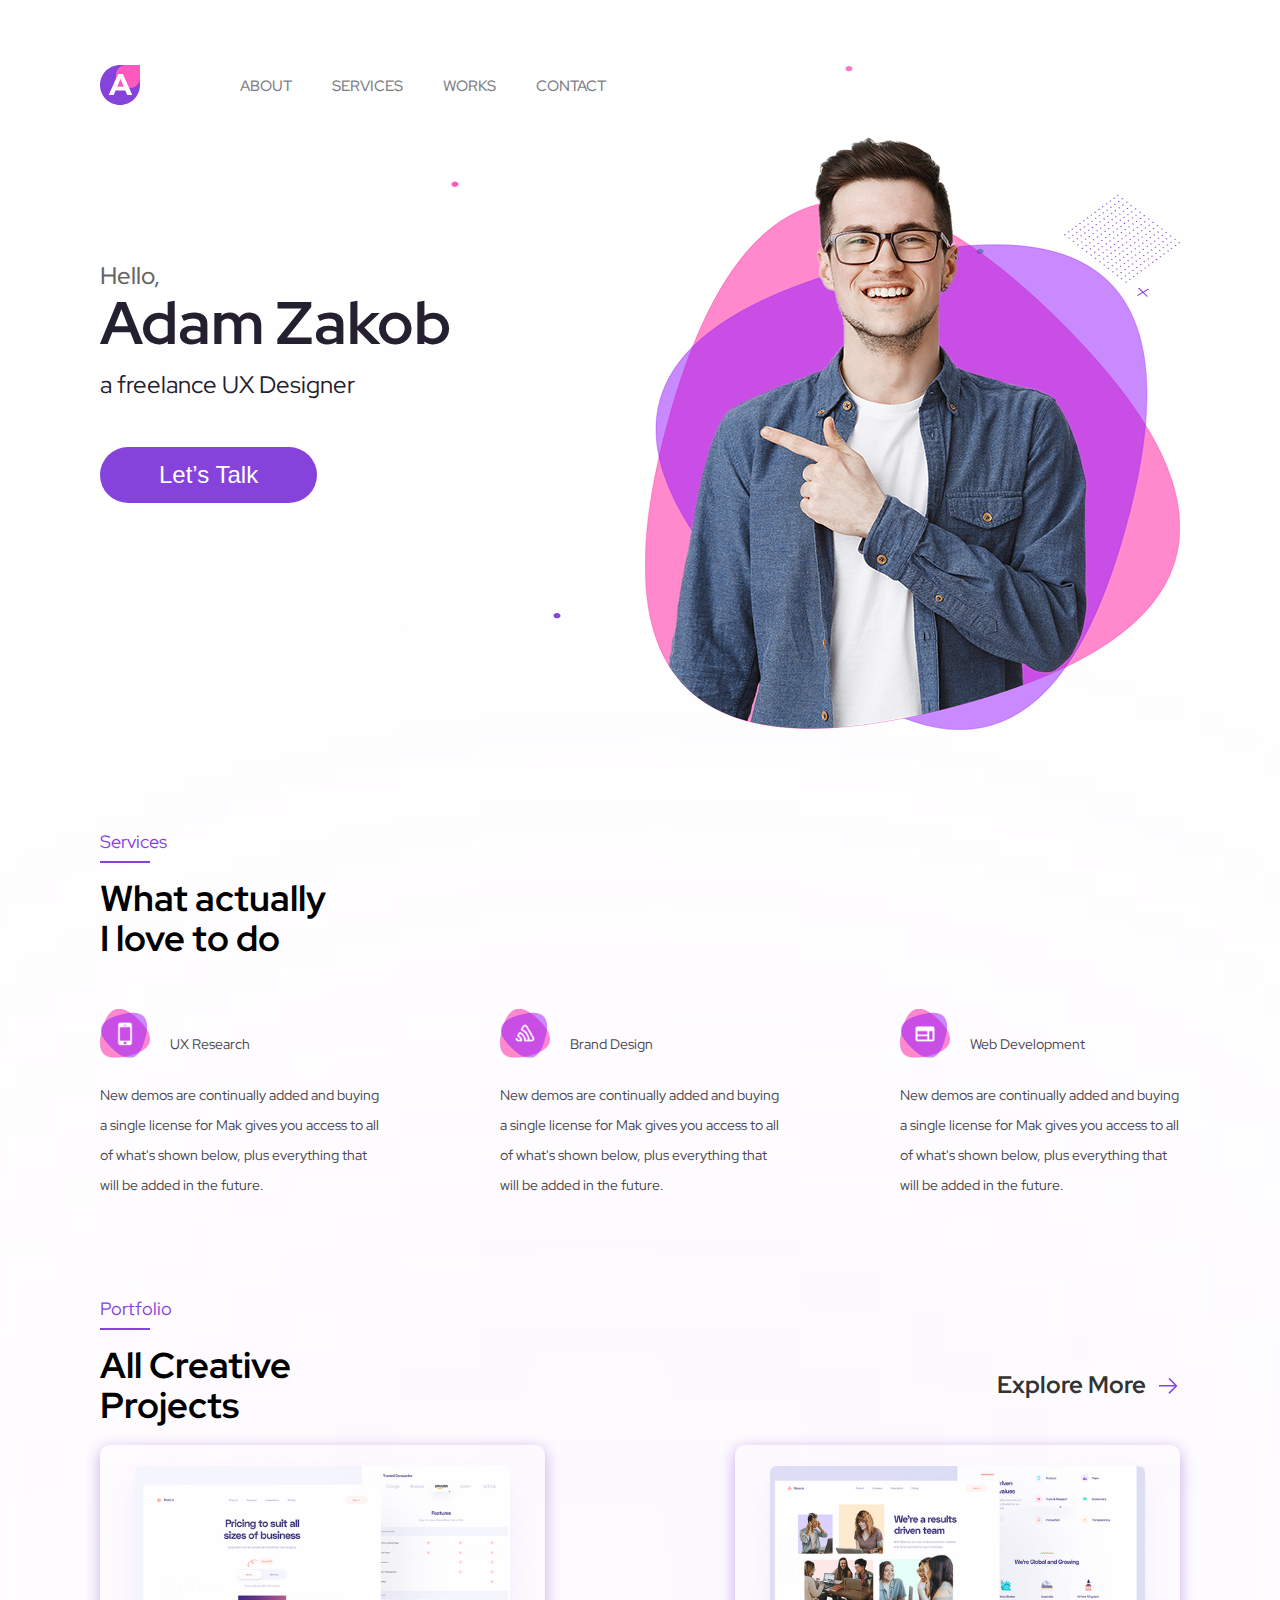
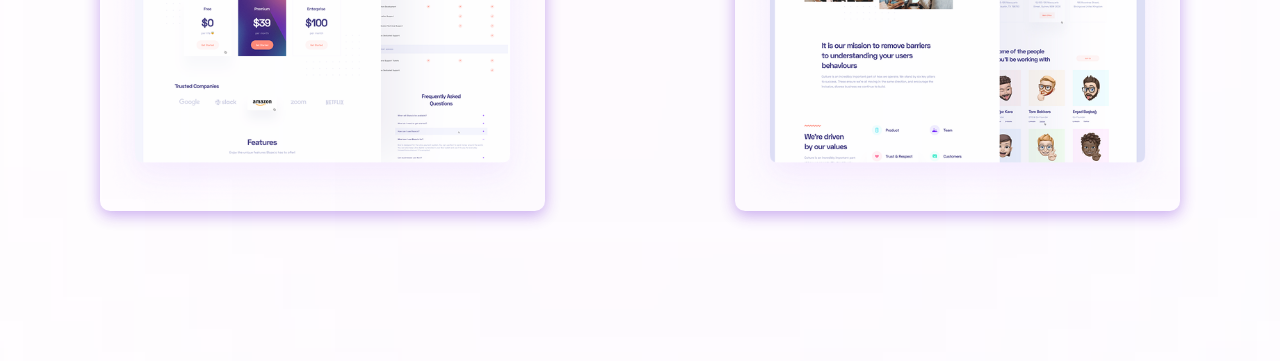
==== index.html @ cc29e786 "add adaptive block Portfolio or add animation" ====
<!DOCTYPE html>
<html lang="en">

<head>
    <meta charset="UTF-8">
    <meta name="viewport" content="width=device-width, initial-scale=1.0">
    <link rel="stylesheet" href="./css/reset.css">
    <link rel="stylesheet" href="./css/style.css">
    <link rel="preconnect" href="https://fonts.googleapis.com">
    <link rel="preconnect" href="https://fonts.gstatic.com" crossorigin>
    <link href="https://fonts.googleapis.com/css2?family=Red+Hat+Display:ital,wght@0,700;1,700&display=swap"
        rel="stylesheet">
    <title>Adam Zakob</title>
</head>

<body>
    <!-- <div id="preloader">
        <h2 class="preloader-text"><span class="text"></span><span class="cursor">|</span></h2>
    </div>        -->
    <header class="header">
        <div class="header__img"><img src="/images/header_elipse.png" alt="elipse"></div>
        <div class="container">
            <div class="header__inner">
                <a href="#" class="logo"><img src="/images/icons/logo.svg" alt="logo"></a>
                <nav class="menu">
                    <div class="menu__burger">
                        <span></span>
                        <span></span>
                        <span></span>
                    </div>
                    <ul class="menu__list">
                        <li class="menu__item">
                            <a class="scroll-link" href="#about">About</a>
                        </li>
                        <li class="menu__item">
                            <a class="scroll-link" href="#portfolio">Services</a>
                        </li>
                        <li class="menu__item">
                            <a class="scroll-link" href="#tariffs">Works</a>
                        </li>
                        <li class="menu__item">
                            <a class="scroll-link" href="#contacts">Contact</a>
                        </li>
                    </ul>
                    <div class="menu__overlay">
                        <button class="menu__close">&times;</button>
                        <ul class="menu__overlay-list">
                            <li class="menu__overlay-item"><a class="scroll-link" href="#about">About</a></li>
                            <li class="menu__overlay-item"><a class="scroll-link" href="#portfolio">Services</a></li>
                            <li class="menu__overlay-item"><a class="scroll-link" href="#tariffs">Works</a></li>
                            <li class="menu__overlay-item"><a class="scroll-link" href="#contacts">Contact</a></li>
                        </ul>
                    </div>
                </nav>
            </div>
        </div>
    </header>

    <div class="main">
        <div class="top">
            <div class="container">
                <div class="top__inner">
                    <div class="top__info">
                        <h1><span>Hello,</span><br>Adam Zakob</h1>
                        <p>a freelance UX Designer</p>
                        <button>Let’s Talk</button>
                    </div>
                    <div class="top__img">
                        <img src="/images/user-image.png" alt="Adam-photo">
                    </div>
                </div>
            </div>
        </div>
        <div class="services">
            <div class="container">
                <div class="services__inner">
                    <div class="services__title">
                        <div class="services__title-item">
                            <p>Services</p>
                            <div></div>
                        </div>
                        <div class="services__title-text">
                            <h2>What  actually<br>I love to do</h2>
                        </div>
                    </div>
                    <div class="services__advantages">
                        <ul class="services__menu">
                            <li class="services__menu-item">
                                <div class="services__item-title">
                                    <img src="/images/icons/phone.png" alt="">
                                    <p>UX Research</p>
                                </div>
                                <p>New demos are continually added and buying a single license for Mak gives you access to all of
                                    what's shown below, plus everything that will be added in the future.</p>
                            </li>
                            <li class="services__menu-item">
                                <div class="services__item-title">
                                    <img src="/images/icons/design.png" alt="">
                                    <p>Brand Design</p>
                                </div>
                                <p>New demos are continually added and buying a single license for Mak gives you access to all of
                                    what's shown below, plus everything that will be added in the future.</p>
                            </li>
                            <li class="services__menu-item">
                                <div class="services__item-title">
                                    <img src="/images/icons/web.png" alt="">
                                    <p>Web Development</p>
                                </div>
                                <p>New demos are continually added and buying a single license for Mak gives you access to all of
                                    what's shown below, plus everything that will be added in the future.</p>
                            </li>
                        </ul>
                    </div>
                    
                </div>
            </div>
        </div>
        <div class="portfolio">
            <div class="container">
                <div class="portfolio__inner">
                    <div class="portfolio__title">
                        <div class="portfolio__title-item">
                            <p>Portfolio</p>
                            <div></div>
                        </div>
                        <div class="portfolio__title-text">
                            <h2>All Creative<br>Projects</h2>
                            <div class="portfolio__title-href portfolio__href-none">
                                <a href="#">Explore More</a>
                                <img src="/images/icons/codicon_arrow-right.png" alt="">
                            </div>
                        </div>
                    </div>
                    <div class="portfolio__block">
                        <img src="/images/portfolio/site1_main.png" alt="">
                        <img src="/images/portfolio/site2_main.png" alt="">
                    </div>
                    <div class="portfolio__title-href portfolio__href">
                        <a href="#">Explore More</a>
                        <img src="/images/icons/codicon_arrow-right.png" alt="">
                    </div>
                </div>
            </div>
        </div>
    </div>
    <script src="js/main.js" defer></script>
</body>

</html>
---- css/style.css ----
html {
    box-sizing: border-box;
}

*,
::after,
::before {
    box-sizing: inherit;
}

html,
body {
    height: 100%;
}

body {
    font-family: "Red Hat Display", serif;
    font-optical-sizing: auto;
    font-weight: 400;
    font-style: normal;
}

a {
    text-decoration: none;
    color: inherit;
    position: relative;
    outline: none;
}

ul {
    list-style: none;
}

button {
    border: none;
    cursor: pointer;
}

.container {
    max-width: 1445px;
    margin: 0 auto;
    padding-left: 100px;
    padding-right: 100px;
    overflow: hidden;
}

:root {
    --text-color: #25202F;
    --tile-btn-color: #8643DC;
    --services-text-color:#25202F;

}


.header {
    color: #7E7F86;
}

.header__img {
    position: absolute;
    right: 100px;
    top: 65px;
    z-index: -1;
}

.header__inner {
    display: flex;
    align-items: center;
    padding-top: 65px;
    gap: 100px;
}

.menu__list {
    display: flex;
    align-items: center;
    text-transform: uppercase;
    gap: 0 40px;
    font-weight: 500;
    font-size: 15px;
    position: relative;
    z-index: 3;
}
.scroll-link {
    transition: color 0.3s ease, transform 0.3s ease;
}
.scroll-link:hover {
    color: var(--text-color);
}

/*menu start*/
.menu__burger {
    width: 40px;
    height: 25px;
    display: none;
    flex-direction: column;
    gap: 5px;
    cursor: pointer;
    z-index: 1000;
    justify-content: end;
    align-items: center;

}

.menu__burger span {
    display: block;
    width: 100%;
    height: 5px;
    background: var(--text-color);
    border-radius: 2px;
    transition: all 0.3s ease;
}

.menu__burger.active span:nth-child(1) {
    transform: rotate(45deg) translate(5px, 5px);
}

.menu__burger.active span:nth-child(2) {
    opacity: 0;
}

.menu__burger.active span:nth-child(3) {
    transform: rotate(-45deg) translate(5px, -5px);
}

.menu__overlay {
    position: fixed;
    top: 0;
    left: -100%;
    width: 100%;
    height: 100%;
    background: #fff;
    color: #ffffff;
    display: flex;
    flex-direction: column;
    justify-content: center;
    transition: left 0.3s ease;
    z-index: 999;
}

.menu__overlay.show {
    left: 0;
}


.menu__overlay-list {
    list-style: none;
    padding: 0;
    margin: 0;
    text-align: left;
    width: 100%;
    padding-left: 20px;
}

.menu__overlay-item {
    margin: 20px 0;
}

.menu__close {
    position: absolute;
    top: 40px;
    right: 20px;
    background: none;
    border: none;
    color: var(--text-color);
    font-size: 70px;
    cursor: pointer;
}

.menu__overlay-item a {
    text-decoration: none;
    color: var(--text-color);
    font-size: 45px;
    transition: color 0.3s ease;
}

.menu__overlay-item a:hover {
    color: #7E7F86;
}

/* menu end*/

.top,.services, .portfolio{
    padding-bottom: 100px;
}

/* top start */
.top__inner {
    display: flex;
    justify-content: space-between;
}

.top__info {
    color: var(--text-color);
    padding-top: 125px;
}

.top__info span {
    color: #666666;
    font-size: 24px;
    font-weight: 500;
}

.top__info h1 {
    font-size: 60px;
    font-weight: 700;
}

.top__info p {
    font-weight: 400;
    font-size: 24px;
    margin-top: 20px;
}

.top__info button {
    padding: 14px 59px;
    border-radius: 100px;
    background-color: var(--tile-btn-color);
    color: #FFFFFF;
    margin-top: 50px;
    font-size: 24px;
    font-weight: 500;
    border: none;
    cursor: pointer;
    transition: background-color 0.3s ease, transform 0.2s ease-in-out;
    position: relative;
    overflow: hidden;
}

.top__info button::before {
    content: "";
    position: absolute;
    top: 50%;
    left: 50%;
    width: 300%;
    height: 300%;
    background: radial-gradient(circle, rgba(255, 255, 255, 0.3) 10%, transparent 50%);
    transform: translate(-50%, -50%);
    opacity: 0;
    transition: opacity 0.4s, transform 0.4s;
}

.top__info button:hover {
    background-color: #6b2fbf;
}

.top__info button:active {
    transform: scale(0.9);
}

.top__info button:active::before {
    opacity: 1;
    transform: translate(-50%, -50%) scale(0);
}




/* top end */

/* services start */
.services__title-item p, .portfolio__title-item p {
    color:var(--tile-btn-color);
    font-size: 18px;
    font-weight: 400;
}
.services__title-item div, .portfolio__title-item div {
    background-color: var(--tile-btn-color);
    width: 50px;
    height: 2px;
    margin: 10px 0 15px;
}
.services__title-text, .portfolio__title-text{
    font-size: 36px;
    font-weight: 700;
    line-height: 40px;
}
.services__menu{
    margin-top: 50px;
    display: flex;
    justify-content: space-between;

}
.services__item-title{
    display: flex;
    align-items: center;
    gap: 20px;
}
.services__item-title p {
    color:var(--services-text-color);
    font-size: 24px;
    font-weight: 500;
}
.services__menu-item p {
    color:#47444E;
    font-size: 16px;
    font-weight: 400;
    margin-top: 21px;
    line-height: 30px;
    max-width: 350px;
}
/* services end */

/* preloader start*/
#preloader {
    position: fixed;
    width: 100%;
    height: 100%;
    background: linear-gradient(-45deg, #8643DC, #4E148C, #2D0D5A, #8643DC);
    background-size: 300% 300%;
    display: flex;
    justify-content: center;
    align-items: center;
    z-index: 9999;
    animation: bgMove 5s ease-in-out infinite alternate;
    transition: opacity 0.5s ease-out, visibility 0.5s ease-out;
}

@keyframes bgMove {
    0% { background-position: 0% 50%; }
    100% { background-position: 100% 50%; }
}
.preloader-text {
    font-family: 'Red Hat Display', sans-serif;
    font-size: 3.5rem;
    font-weight: bold;
    color: white;
    opacity: 0;
    filter: blur(10px);
    animation: fadeInText 3s ease-out forwards;
}

@keyframes fadeInText {
    0% { opacity: 0; filter: blur(10px); }
    50% { opacity: 0.5; filter: blur(5px); }
    100% { opacity: 1; filter: blur(0); }
}

.cursor {
    font-size: 3.5rem;
    font-weight: bold;
    color: white;
    animation: blink 0.8s infinite;
}

@keyframes blink {
    50% { opacity: 0; }
}

#preloader.hide {
    opacity: 0;
    visibility: hidden;
}
/* preloader end*/


/* portfolio start*/
.portfolio {
    position: relative;
}

.portfolio::before {
    content: '';
    position: absolute;
    top: 0;
    left: 0;
    right: 0;
    bottom: 0;
    background: linear-gradient(-90deg, rgba(187, 133, 255, 14%) 0%, rgba(255, 177, 222, 14%) 100%);
    filter: blur(860px); /* Змініть значення для регулювання розмиття */
    z-index: -1; /* Задати зворотний порядок, щоб елемент залишався поверх */
}

.portfolio__title-href {
    display: flex;
    align-items: center;
    gap: 10px;
}
.portfolio__title-href a{
    font-size: 24px;
    font-weight: 500;
    text-decoration: underline;
    text-underline-offset: 4px;
}
.portfolio__title-text{
    display: flex;
    justify-content: space-between;
}
.portfolio__block{
    display: flex;
    justify-content: space-between;
    flex-wrap: wrap;
    cursor:pointer;
    margin-top: 20px;
}
.portfolio__block img {
    max-width: 540px;
    height: auto;
    width: 100%;
}
.portfolio__href {
    display: none;
}

.portfolio__block {
    display: flex;
    gap: 15px;
    margin-bottom: 50px;
}

.portfolio__block img {
    transition: transform 0.4s ease, box-shadow 0.4s ease, opacity 0.4s ease;
    box-shadow: 0px 4px 15px rgba(0, 0, 0, 0.15);
    border-radius: 10px;
    opacity: 0.9;
}

.portfolio__block img:hover {
    transform: rotate(3deg) scale(1.08);
    box-shadow: 0px 12px 25px rgba(0, 0, 0, 0.25);
    opacity: 1;
}


.portfolio__block img:hover {
    transform: scale(1.05);
    box-shadow: 0px 10px 20px rgba(0, 0, 0, 0.2);
}
.portfolio__block img {
    transition: transform 0.4s ease, box-shadow 1.5s ease-in-out;
    box-shadow: 0px 4px 15px rgba(134, 67, 220, 0.5);
    border-radius: 10px;
    opacity: 0.9;
    position: relative;
    z-index: 1;
    animation: shadowAnimation 3s infinite alternate ease-in-out;
}

@keyframes shadowAnimation {
    0% { box-shadow: 0px 4px 15px rgba(134, 67, 220, 0.5); }
    100% { box-shadow: 0px 8px 25px rgba(255, 64, 129, 0.6); }
}

.portfolio__block img:hover {
    box-shadow: 0px 12px 30px rgba(255, 64, 129, 0.7);
    opacity: 1;
}


.portfolio__title-href a {
    position: relative;
    display: inline-block;
    font-weight: bold;
    color: #333;
    text-decoration: none;
    overflow: hidden;
    transition: color 0.3s ease-in-out;
}

.portfolio__title-href a::after {
    content: '';
    position: absolute;
    left: 50%;
    bottom: -2px;
    width: 100%;
    height: 2px;
    background-color: #333;
    transform: translateX(-50%) scaleX(0);
    transition: transform 0.3s ease-in-out;
}

.portfolio__title-href a:hover {
    color: var(--tile-btn-color);
}

.portfolio__title-href a:hover::after {
    transform: translateX(-50%) scaleX(1);
}

.portfolio__title-href a:active {
    transform: scale(0.95);
    color: #c70039;
}

/* portfolio end*/

/* media start */
@media (max-width:1330px){
    /* services start */
    .services__item-title p {
        font-size: 20px;
    }
    .services__menu-item p {
        font-size: 14px;
        max-width: 280px;
    }
    .services__item-title img{
        height: auto;
        width: 50px;
    }
    /* services end */
    .portfolio__block{
        width: 100%;
        flex-wrap: nowrap;
    }
    .portfolio__block img{
        max-width: 445px;
    }

}
@media (max-width:1100px) {

    /* header start*/
    .header__img img {
        height: auto;
        width: 600px;
    }

    /* header end*/

    /* top start*/
    .top__img img {
        height: auto;
        width: 400px;
    }

    /* top end*/
    /* services start */
    .services__menu{
        display: flex;
        justify-content: space-between;
    }
    .services__item-title p {
        font-size: 20px;
    }
    .services__menu-item p {
        font-size: 14px;
        max-width: 250px;
    }
    .services__item-title img{
        height: auto;
        width: 50px;
    }
    /* services end */
    .portfolio__block img{
        max-width: 395px;
    }

}

@media (max-width:1000px) {
    .top__img img {
        height: auto;
        width: 350px;
    }



    /* top start */
    .top__info {
        padding-top: 90px;
    }

    .top__info h1 {
        font-size: 50px;
    }

    .top__info p,
    .top__info button,
    .top__info span {
        font-size: 18px;
    }

    /* top end */
    /* services start */
    .services__menu{
        display: flex;
        justify-content: space-between;
    }
    .services__item-title p {
        font-size: 18px;
    }
    .services__menu-item p {
        font-size: 12px;
        max-width: 200px;
        line-height: 20px;
    }
    .services__item-title img{
        height: auto;
        width: 45px;
    }
    /* services end */

    .portfolio__block img{
        max-width: 325px;
    }
    .portfolio__title-href a {
        font-size: 20px;
    }
    .portfolio__block {
        margin-top: 35px;
    }
    
}

@media (max-width:860px) {

    /* header start*/
    .header__inner {
        justify-content: space-between;
    }

    /* header end*/

    /* menu start*/
    .menu__list {
        display: none;
    }

    .menu__burger {
        display: flex;
    }

    .menu__overlay {
        display: flex;
    }

    /* menu end*/
    /* top start */
    .top__info {
        padding-top: 80px;
    }

    .top__img img {
        height: auto;
        width: 300px;
    }

    .top__info h1 {
        font-size: 40px;
    }

    .top__info p,
    .top__info button,
    .top__info span {
        font-size: 16px;
    }

    /* top end */
    /* services start */
    .services__title-item p {
        font-size: 16px;
    }
    .services__menu{
        display: flex;
        justify-content: space-between;
    }
    .services__item-title p {
        font-size: 18px;
    }
    .services__menu-item p {
        font-size: 10px;
        max-width: 180px;
        line-height: 15px;
    }
    .services__item-title{
        gap: 10px;
    }
    .services__title-text,.portfolio__title-text{
        font-size: 30px;
    }
    /* services end */
    /* portfolio start */
    .portfolio__block img{
        max-width: 280px;
    }
    .portfolio__title-href a {
        font-size: 18px;
    }
    /* portfolio end */
}

@media (max-width:768px) {

    /* top start */
    .top__info {
        padding-top: 80px;
    }

    .top__img img {
        height: auto;
        width: 300px;
    }

    .top__info h1 {
        font-size: 40px;
    }

    .top__info p,
    .top__info button,
    .top__info span {
        font-size: 16px;
    }

    .top__img img {
        height: auto;
        width: 250px;
    }

    .top__info {
        padding-top: 70px;
    }

    .top__info h1 {
        font-size: 35px;
    }

    .top__info p,
    .top__info button,
    .top__info span {
        font-size: 15px;
    }

    .top__info button {
        margin-top: 40px;
    }
    /* top end */
    /* services start */
    .services__title-item p {
        font-size: 14px;
    }
    .services__title-text{
        font-size: 25px;
    }
    .services__menu{
        display: flex;
        justify-content: space-between;
    }
    .services__item-title p {
        font-size: 18px;
    }
    .services__menu-item p {
        font-size: 9px;
        max-width: 150px;
    }
    /* services end */
    /* portfolio start */
    .portfolio__block img{
        max-width: 235px;
    }
    /* portfolio end */
}

@media (max-width:674px) {
    .container {
        max-width: 1445px;
        padding-left: 50px;
        padding-right: 50px;
        overflow: hidden;
    }

    /* top start */

    .top__img img {
        height: auto;
        width: 250px;
    }

    .top__info h1 {
        font-size: 40px;
    }


    .top__img img {
        height: auto;
        width: 250px;
    }

    .top__info {
        padding-top: 70px;
    }

    .top__info h1 {
        font-size: 30px;
    }

    .top__info p,
    .top__info button,
    .top__info span {
        font-size: 14px;
    }

    .top__info button {
        margin-top: 35px;
    }

    /* top end */
}
@media(max-width:567px) {
    .container {
        max-width: 1445px;
        padding-left: 25px;
        padding-right: 25px;
        overflow: hidden;
    }
    /* services start */

    .services__title-text{
        font-size: 30px;
    }
    .services__menu{
        display: flex;
        justify-content: center;
        align-items: center;
        flex-wrap: wrap;
    
    }
    .services__menu-item{
        margin-top: 10px;
    }
    .services__item-title p {
        font-size: 24px;
    }
    .services__menu-item p {
        font-size: 16px;
        line-height: 30px;
        max-width: 350px;
    }
    /* services end */
    .portfolio__block{
        max-width: 100%;
        flex-wrap: wrap;
        align-items: center;
        justify-content: center;
    }
    .portfolio__block img{
        max-width: 450px;
    }


}
@media (max-width:480px){
    /* top start */
    .top__inner {
        display: flex; 
        flex-direction: column-reverse;
        align-items: center;
    }
    .top__img img {
        height: auto;
        width: 250px;
    }
    .top__info {
        margin:0 auto;
        padding-top: 30px;
        width: 100%;
    }
    .top__info button {
        width: 100%;
        margin: 35px auto;
        padding: 20px;
        border-radius:15px;
    }
    .top__info h1 {
        font-size: 40px;
    }

    .top__info p,
    .top__info button,
    .top__info span {
        font-size: 16px;
    }
    /* top end */
    .header__img img {
        height: auto;
        width: 550px;
    }

    .portfolio__title-href a {
        font-size: 16px;
    }
    .portfolio__title-text {
        flex-wrap: wrap;
    }
    .portfolio__href-none {
        display: none;
    }
    .portfolio__href {
        margin-top: 30px;
        display: flex;
        justify-content: center;
    }
}
/* media end */
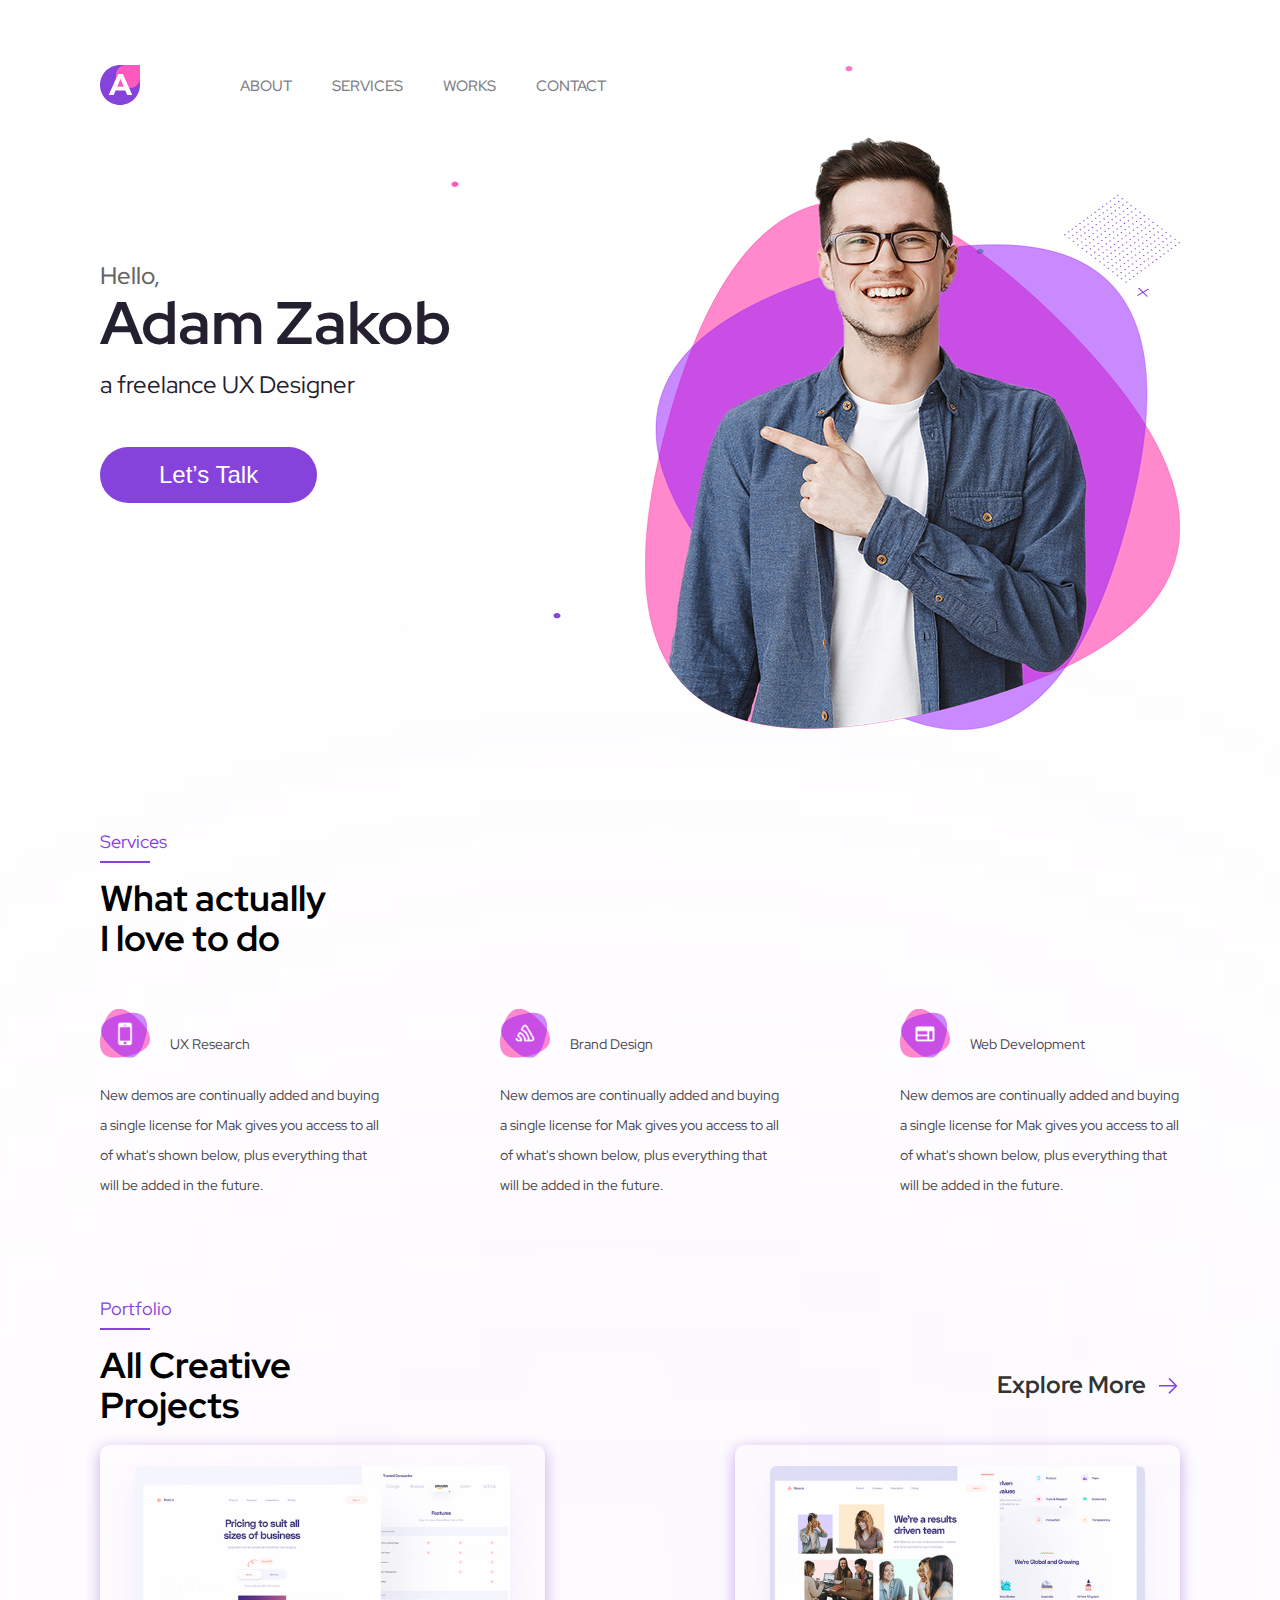
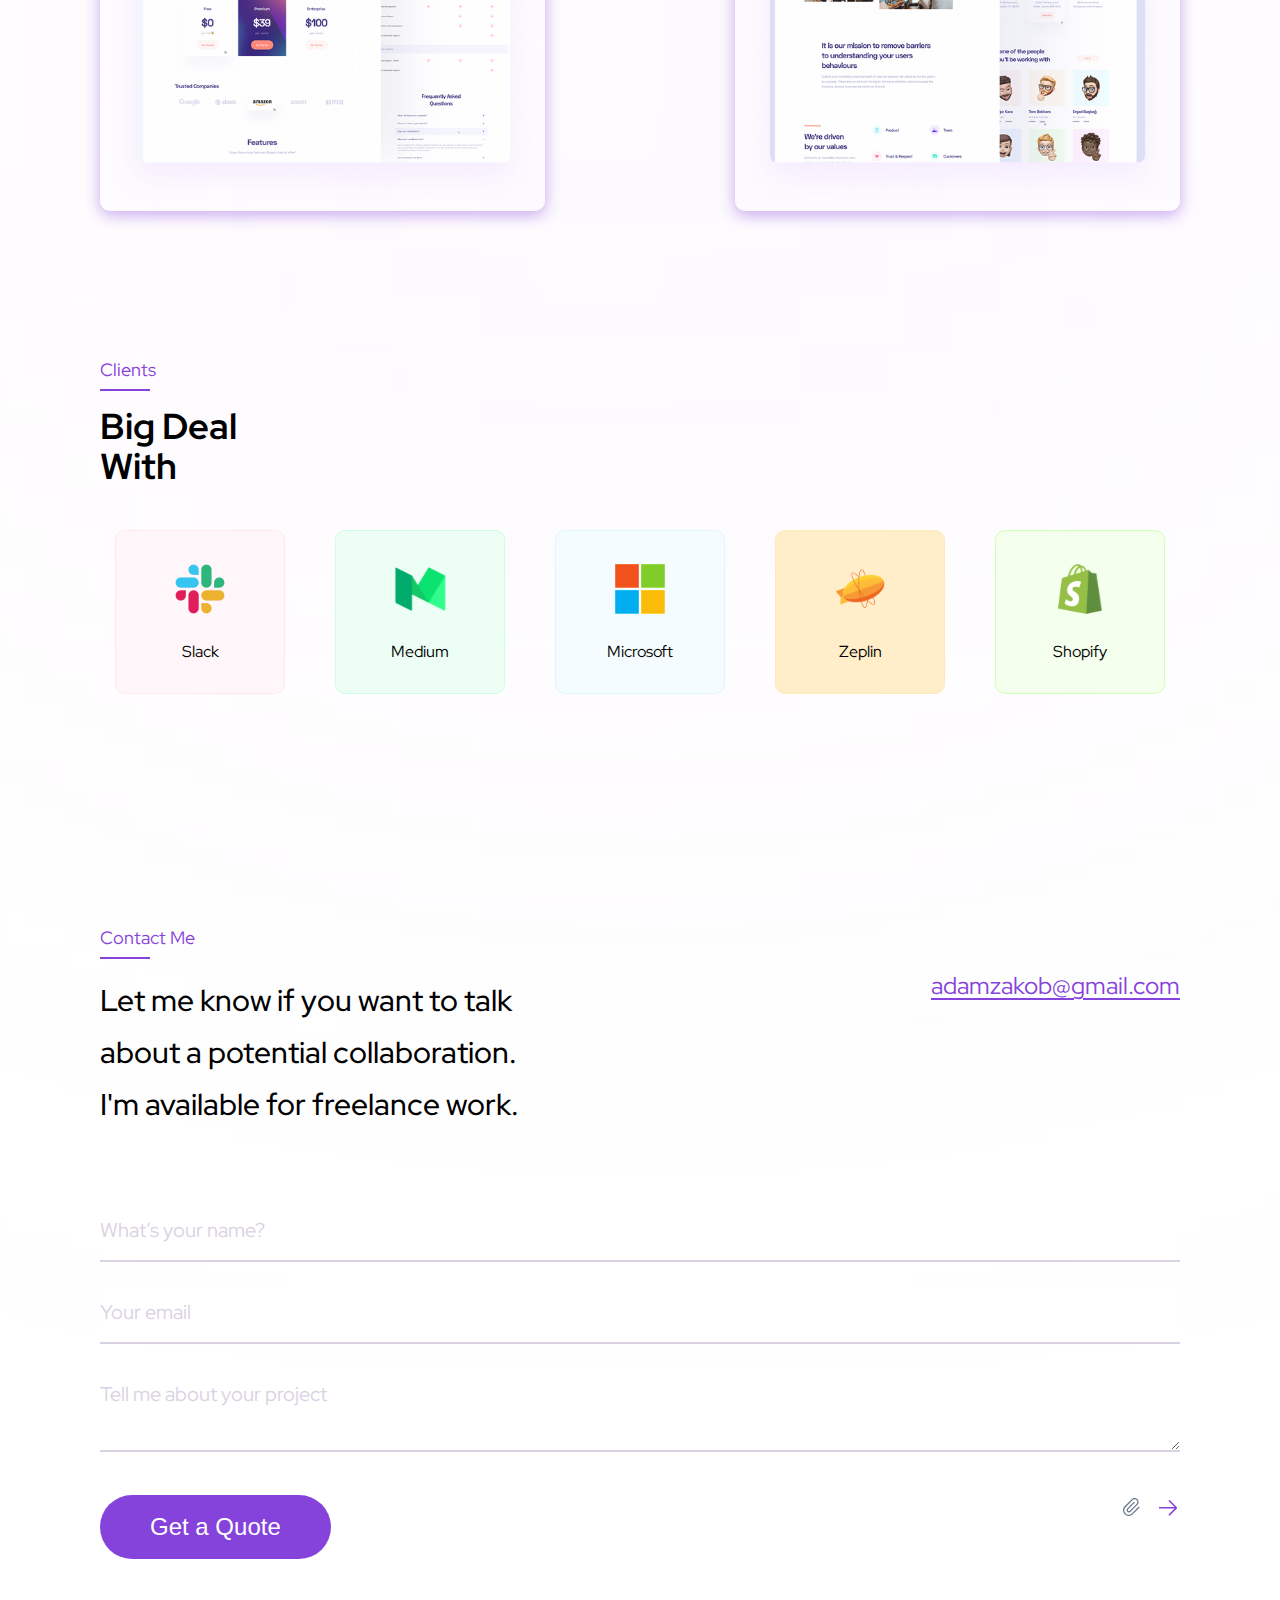
==== commit 7861b7ae: "create block contact me or add adaptive" ====
--- a/index.html
+++ b/index.html
@@ -63,7 +63,7 @@
                     <div class="top__info">
                         <h1><span>Hello,</span><br>Adam Zakob</h1>
                         <p>a freelance UX Designer</p>
-                        <button>Let’s Talk</button>
+                        <button class="button__style">Let’s Talk</button>
                     </div>
                     <div class="top__img">
                         <img src="/images/user-image.png" alt="Adam-photo">
@@ -80,7 +80,7 @@
                             <div></div>
                         </div>
                         <div class="services__title-text">
-                            <h2>What  actually<br>I love to do</h2>
+                            <h2>What actually<br>I love to do</h2>
                         </div>
                     </div>
                     <div class="services__advantages">
@@ -90,7 +90,8 @@
                                     <img src="/images/icons/phone.png" alt="">
                                     <p>UX Research</p>
                                 </div>
-                                <p>New demos are continually added and buying a single license for Mak gives you access to all of
+                                <p>New demos are continually added and buying a single license for Mak gives you access
+                                    to all of
                                     what's shown below, plus everything that will be added in the future.</p>
                             </li>
                             <li class="services__menu-item">
@@ -98,7 +99,8 @@
                                     <img src="/images/icons/design.png" alt="">
                                     <p>Brand Design</p>
                                 </div>
-                                <p>New demos are continually added and buying a single license for Mak gives you access to all of
+                                <p>New demos are continually added and buying a single license for Mak gives you access
+                                    to all of
                                     what's shown below, plus everything that will be added in the future.</p>
                             </li>
                             <li class="services__menu-item">
@@ -106,12 +108,13 @@
                                     <img src="/images/icons/web.png" alt="">
                                     <p>Web Development</p>
                                 </div>
-                                <p>New demos are continually added and buying a single license for Mak gives you access to all of
+                                <p>New demos are continually added and buying a single license for Mak gives you access
+                                    to all of
                                     what's shown below, plus everything that will be added in the future.</p>
                             </li>
                         </ul>
                     </div>
-                    
+
                 </div>
             </div>
         </div>
@@ -142,6 +145,91 @@
                 </div>
             </div>
         </div>
+        <div class="clients">
+            <div class="container">
+                <div class="clients__inner">
+                    <div class="clients__title">
+                        <div class="clients__title-item">
+                            <p>Clients</p>
+                            <div></div>
+                        </div>
+                        <div class="clients__title-text">
+                            <h2>Big Deal<br>With</h2>
+                        </div>
+                    </div>
+                    <div class="clients__block-media">
+                        <a target="_blank" href="https://slack.com" class="clients__block-item clients__block-item1">
+                            <img src="/images/icons/stack.svg" alt="stack">
+                            <p>Slack</p>
+                        </a>
+                        <a target="_blank" href="https://medium.com" class="clients__block-item clients__block-item2">
+                            <img src="/images/icons/medium.svg" alt="medium">
+                            <p>Medium</p>
+                        </a>
+                        <a target="_blank" href="https://www.microsoft.com/uk-ua"
+                            class="clients__block-item clients__block-item3">
+                            <img src="/images/icons/microsoft.svg" alt="microsoft">
+                            <p>Microsoft</p>
+                        </a>
+                        <a target="_blank" href="https://zeplin.io" class="clients__block-item clients__block-item4">
+                            <img src="/images/icons/zeplin.svg" alt="zeplin">
+                            <p>Zeplin</p>
+                        </a>
+                        <a target="_blank" href="https://www.shopify.com"
+                            class="clients__block-item clients__block-item5">
+                            <img src="/images/icons/shopify.svg" alt="shopify">
+                            <p>Shopify</p>
+                        </a>
+                    </div>
+                </div>
+            </div>
+        </div>
+        <div class="contacts">
+            <div class="container">
+                <div class="contacts__inner">
+                    <div class="contacts__title">
+                        <div class="contacts__title-item">
+                            <p>Contact Me</p>
+                            <div></div>
+                        </div>
+                    </div>
+                    <div class="contacts__title-text">
+                        <h2>Let me know if you want to talk
+                            about a potential collaboration.
+                            I'm available for freelance work.</h2>
+                        <a href="mailto:adamzakob@gmail.com" class="email-link">adamzakob@gmail.com</a>
+                    </div>
+                    <div class="contacts__form">
+                        <form>
+                            <div>
+                                <input class="contact__form-input" type="text" id="name" name="name"
+                                    placeholder="What’s your name?" required>
+                            </div>
+                            <div>
+                                <input class="contact__form-input" type="email" id="email" name="email"
+                                    placeholder="Your email" required>
+                            </div>
+                            <div>
+                                <textarea class="contact__form-textarea" id="project" name="project" placeholder="Tell me about your project"
+                                    required></textarea>
+                            </div>
+                            <div class="contacts__form-btn">
+                                <button class="button__style button__style-form" type="submit">Get a Quote</button>
+                                <div class="contacts__form-sending">
+                                    <input type="file" id="files" name="files" multiple>
+                                    <label class="contacts__label-img" for="files">
+                                        <ul id="file-list"></ul>
+                                        <img src="/images/icons/teenyicons_attach-solid.svg" alt="teenyicons_attach">
+                                        <img src="/images/icons/codicon_arrow-right.png" alt="arrow">
+                                    </label>
+                                </div>
+                            </div>
+                        </form>
+                    </div>
+
+                </div>
+            </div>
+        </div>
     </div>
     <script src="js/main.js" defer></script>
 </body>
--- a/css/style.css
+++ b/css/style.css
@@ -13,7 +13,7 @@
     height: 100%;
 }
 
-body {
+body,textarea,input {
     font-family: "Red Hat Display", serif;
     font-optical-sizing: auto;
     font-weight: 400;
@@ -47,7 +47,8 @@
 :root {
     --text-color: #25202F;
     --tile-btn-color: #8643DC;
-    --services-text-color:#25202F;
+    --services-text-color: #25202F;
+    --contacts-color: #DAD2E3;
 
 }
 
@@ -80,9 +81,11 @@
     position: relative;
     z-index: 3;
 }
+
 .scroll-link {
     transition: color 0.3s ease, transform 0.3s ease;
 }
+
 .scroll-link:hover {
     color: var(--text-color);
 }
@@ -179,7 +182,9 @@
 
 /* menu end*/
 
-.top,.services, .portfolio{
+.top,
+.services,
+.portfolio,.contacts {
     padding-bottom: 100px;
 }
 
@@ -211,7 +216,7 @@
     margin-top: 20px;
 }
 
-.top__info button {
+.button__style {
     padding: 14px 59px;
     border-radius: 100px;
     background-color: var(--tile-btn-color);
@@ -226,7 +231,7 @@
     overflow: hidden;
 }
 
-.top__info button::before {
+.button__style::before {
     content: "";
     position: absolute;
     top: 50%;
@@ -239,15 +244,15 @@
     transition: opacity 0.4s, transform 0.4s;
 }
 
-.top__info button:hover {
+.button__style:hover {
     background-color: #6b2fbf;
 }
 
-.top__info button:active {
+.button__style:active {
     transform: scale(0.9);
 }
 
-.top__info button:active::before {
+.button__style:active::before {
     opacity: 1;
     transform: translate(-50%, -50%) scale(0);
 }
@@ -258,46 +263,61 @@
 /* top end */
 
 /* services start */
-.services__title-item p, .portfolio__title-item p {
-    color:var(--tile-btn-color);
+.services__title-item p,
+.portfolio__title-item p,
+.clients__title-item p,
+.contacts__title-item p {
+    color: var(--tile-btn-color);
     font-size: 18px;
     font-weight: 400;
 }
-.services__title-item div, .portfolio__title-item div {
+
+.services__title-item div,
+.portfolio__title-item div,
+.clients__title-item div,
+.contacts__title-item div {
     background-color: var(--tile-btn-color);
     width: 50px;
     height: 2px;
     margin: 10px 0 15px;
 }
-.services__title-text, .portfolio__title-text{
+
+.services__title-text,
+.portfolio__title-text,
+.clients__title-text {
     font-size: 36px;
     font-weight: 700;
     line-height: 40px;
 }
-.services__menu{
+
+.services__menu {
     margin-top: 50px;
     display: flex;
     justify-content: space-between;
 
 }
-.services__item-title{
+
+.services__item-title {
     display: flex;
     align-items: center;
     gap: 20px;
 }
+
 .services__item-title p {
-    color:var(--services-text-color);
+    color: var(--services-text-color);
     font-size: 24px;
     font-weight: 500;
 }
+
 .services__menu-item p {
-    color:#47444E;
+    color: #47444E;
     font-size: 16px;
     font-weight: 400;
     margin-top: 21px;
     line-height: 30px;
     max-width: 350px;
 }
+
 /* services end */
 
 /* preloader start*/
@@ -316,9 +336,15 @@
 }
 
 @keyframes bgMove {
-    0% { background-position: 0% 50%; }
-    100% { background-position: 100% 50%; }
-}
+    0% {
+        background-position: 0% 50%;
+    }
+
+    100% {
+        background-position: 100% 50%;
+    }
+}
+
 .preloader-text {
     font-family: 'Red Hat Display', sans-serif;
     font-size: 3.5rem;
@@ -330,9 +356,20 @@
 }
 
 @keyframes fadeInText {
-    0% { opacity: 0; filter: blur(10px); }
-    50% { opacity: 0.5; filter: blur(5px); }
-    100% { opacity: 1; filter: blur(0); }
+    0% {
+        opacity: 0;
+        filter: blur(10px);
+    }
+
+    50% {
+        opacity: 0.5;
+        filter: blur(5px);
+    }
+
+    100% {
+        opacity: 1;
+        filter: blur(0);
+    }
 }
 
 .cursor {
@@ -343,13 +380,16 @@
 }
 
 @keyframes blink {
-    50% { opacity: 0; }
+    50% {
+        opacity: 0;
+    }
 }
 
 #preloader.hide {
     opacity: 0;
     visibility: hidden;
 }
+
 /* preloader end*/
 
 
@@ -366,8 +406,10 @@
     right: 0;
     bottom: 0;
     background: linear-gradient(-90deg, rgba(187, 133, 255, 14%) 0%, rgba(255, 177, 222, 14%) 100%);
-    filter: blur(860px); /* Змініть значення для регулювання розмиття */
-    z-index: -1; /* Задати зворотний порядок, щоб елемент залишався поверх */
+    filter: blur(860px);
+    /* Змініть значення для регулювання розмиття */
+    z-index: -1;
+    /* Задати зворотний порядок, щоб елемент залишався поверх */
 }
 
 .portfolio__title-href {
@@ -375,28 +417,33 @@
     align-items: center;
     gap: 10px;
 }
-.portfolio__title-href a{
+
+.portfolio__title-href a {
     font-size: 24px;
     font-weight: 500;
     text-decoration: underline;
     text-underline-offset: 4px;
 }
-.portfolio__title-text{
+
+.portfolio__title-text {
     display: flex;
     justify-content: space-between;
 }
-.portfolio__block{
+
+.portfolio__block {
     display: flex;
     justify-content: space-between;
     flex-wrap: wrap;
-    cursor:pointer;
+    cursor: pointer;
     margin-top: 20px;
 }
+
 .portfolio__block img {
     max-width: 540px;
     height: auto;
     width: 100%;
 }
+
 .portfolio__href {
     display: none;
 }
@@ -425,6 +472,7 @@
     transform: scale(1.05);
     box-shadow: 0px 10px 20px rgba(0, 0, 0, 0.2);
 }
+
 .portfolio__block img {
     transition: transform 0.4s ease, box-shadow 1.5s ease-in-out;
     box-shadow: 0px 4px 15px rgba(134, 67, 220, 0.5);
@@ -436,8 +484,13 @@
 }
 
 @keyframes shadowAnimation {
-    0% { box-shadow: 0px 4px 15px rgba(134, 67, 220, 0.5); }
-    100% { box-shadow: 0px 8px 25px rgba(255, 64, 129, 0.6); }
+    0% {
+        box-shadow: 0px 4px 15px rgba(134, 67, 220, 0.5);
+    }
+
+    100% {
+        box-shadow: 0px 8px 25px rgba(255, 64, 129, 0.6);
+    }
 }
 
 .portfolio__block img:hover {
@@ -483,30 +536,218 @@
 
 /* portfolio end*/
 
+/* clients start*/
+.clients {
+    padding-bottom: 200px;
+}
+.clients__block-media {
+    margin-top: 44px;
+    display: flex;
+    justify-content: space-between;
+    gap: 50px;
+}
+
+.clients__block-item {
+    display: flex;
+    flex-direction: column;
+    padding: 33px 60px;
+    align-items: center;
+    border-radius: 10px;
+    max-width: 170px;
+    transition: transform 0.3s ease, box-shadow 0.5s ease-in-out;
+    margin-bottom: 35px;
+}
+.clients__block-item p {
+    margin-top: 30px;
+}
+
+/* Унікальні анімації тіней для кожного блоку */
+@keyframes shadowPulse1 {
+    0% { box-shadow: 0px 5px 15px rgba(255, 87, 136, 0.3); }
+    50% { box-shadow: 0px 10px 25px rgba(255, 30, 100, 0.6); }
+    100% { box-shadow: 0px 5px 15px rgba(255, 87, 136, 0.3); }
+}
+
+@keyframes shadowPulse2 {
+    0% { box-shadow: 0px 5px 15px rgba(64, 224, 208, 0.3); }
+    50% { box-shadow: 0px 10px 25px rgba(32, 178, 170, 0.6); }
+    100% { box-shadow: 0px 5px 15px rgba(64, 224, 208, 0.3); }
+}
+
+@keyframes shadowPulse3 {
+    0% { box-shadow: 0px 5px 15px rgba(30, 144, 255, 0.3); }
+    50% { box-shadow: 0px 10px 25px rgba(0, 98, 204, 0.6); }
+    100% { box-shadow: 0px 5px 15px rgba(30, 144, 255, 0.3); }
+}
+
+@keyframes shadowPulse4 {
+    0% { box-shadow: 0px 5px 15px rgba(255, 165, 0, 0.3); }
+    50% { box-shadow: 0px 10px 25px rgba(255, 140, 0, 0.6); }
+    100% { box-shadow: 0px 5px 15px rgba(255, 165, 0, 0.3); }
+}
+
+@keyframes shadowPulse5 {
+    0% { box-shadow: 0px 5px 15px rgba(124, 252, 0, 0.3); }
+    50% { box-shadow: 0px 10px 25px rgba(85, 204, 0, 0.6); }
+    100% { box-shadow: 0px 5px 15px rgba(124, 252, 0, 0.3); }
+}
+
+/* Фонові стилі + індивідуальні анімації тіней */
+.clients__block-item1 {
+    background: #FFF6FA;
+    border: 1px solid #FFE7F0;
+    animation: shadowPulse1 4s infinite alternate ease-in-out;
+}
+
+.clients__block-item2 {
+    background: #EDFFF5;
+    border: 1px solid #CAFFE1;
+    animation: shadowPulse2 4s infinite alternate ease-in-out;
+}
+
+.clients__block-item3 {
+    background: #F5FCFF;
+    border: 1px solid #DDF5FF;
+    animation: shadowPulse3 4s infinite alternate ease-in-out;
+}
+
+.clients__block-item4 {
+    background: #FFEEC9;
+    border: 1px solid #FFE9BC;
+    animation: shadowPulse4 4s infinite alternate ease-in-out;
+}
+
+.clients__block-item5 {
+    background: #F4FFED;
+    border: 1px solid #D2FFB5;
+    animation: shadowPulse5 4s infinite alternate ease-in-out;
+}
+
+/* Ефекти наведення */
+.clients__block-item:hover {
+    transform: scale(1.05);
+}
+
+.clients__block-item:active {
+    transform: scale(0.97);
+}
+
+/* clients end*/
+
+/*contacts start*/
+.contacts__title-text {
+    display: flex;
+    justify-content: space-between;
+}
+.contacts__title-text h2{
+    font-weight: 500;
+    font-size: 30px;
+    line-height: 52px;
+    max-width: 460px;
+}
+.contacts__title-text  a {
+    font-size: 24px;
+    font-weight: 400;
+    color: var(--tile-btn-color);
+    text-decoration: underline;
+    text-underline-offset: 4px;
+}
+.contacts__form{
+    margin-top: 50px;
+    color:#A8A0B0;
+    font-weight: 400;
+}
+.contact__form-input,.contacts__form textarea {
+    width: 100%;
+    padding: 17px 0;
+    margin-top: 20px;
+    border: none; 
+    border-bottom: 2px solid var(--contacts-color);
+    color: var(--text-color);
+    outline: none;
+    font-size: 20px;
+}
+.button__style-form {
+    margin-top: 40px;
+    padding: 18px 50px;
+}
+.contacts__form-btn {
+    display: flex;
+    justify-content: space-between;
+    align-items: center;
+    gap: 10px;
+}
+.contacts__label-img {
+    display: flex;
+    gap: 15px;
+    align-items: center;
+}
+
+.contacts__form-sending input[type="file"] {
+    display: none;
+}
+
+.contacts__form-sending label {
+    cursor: pointer;
+}
+#file-list {
+    margin-top: 10px;
+    padding: 0;
+    list-style: none;
+}
+
+#file-list li {
+    background: #f4f4f4;
+    padding: 5px;
+    margin-bottom: 5px;
+    border-radius: 5px;
+}
+.contact__form-input::placeholder,.contact__form-textarea::placeholder {
+    color: var(--contacts-color);
+}
+/*contacts end*/
+
+
+
+
+
+
+
+
 /* media start */
-@media (max-width:1330px){
+@media (max-width:1330px) {
+
     /* services start */
     .services__item-title p {
         font-size: 20px;
     }
+
     .services__menu-item p {
         font-size: 14px;
         max-width: 280px;
     }
-    .services__item-title img{
+
+    .services__item-title img {
         height: auto;
         width: 50px;
     }
+
     /* services end */
-    .portfolio__block{
+    .portfolio__block {
         width: 100%;
         flex-wrap: nowrap;
     }
-    .portfolio__block img{
+
+    .portfolio__block img {
         max-width: 445px;
     }
-
-}
+    .clients__block-media {
+        flex-wrap: wrap;
+        justify-content: center;
+    }
+
+}
+
 @media (max-width:1100px) {
 
     /* header start*/
@@ -525,23 +766,27 @@
 
     /* top end*/
     /* services start */
-    .services__menu{
+    .services__menu {
         display: flex;
         justify-content: space-between;
     }
+
     .services__item-title p {
         font-size: 20px;
     }
+
     .services__menu-item p {
         font-size: 14px;
         max-width: 250px;
     }
-    .services__item-title img{
+
+    .services__item-title img {
         height: auto;
         width: 50px;
     }
+
     /* services end */
-    .portfolio__block img{
+    .portfolio__block img {
         max-width: 395px;
     }
 
@@ -565,41 +810,58 @@
     }
 
     .top__info p,
-    .top__info button,
+    .button__style,
     .top__info span {
         font-size: 18px;
     }
 
     /* top end */
     /* services start */
-    .services__menu{
+    .services__menu {
         display: flex;
         justify-content: space-between;
     }
+
     .services__item-title p {
         font-size: 18px;
     }
+
     .services__menu-item p {
         font-size: 12px;
         max-width: 200px;
         line-height: 20px;
     }
-    .services__item-title img{
+
+    .services__item-title img {
         height: auto;
         width: 45px;
     }
+
     /* services end */
 
-    .portfolio__block img{
+    .portfolio__block img {
         max-width: 325px;
     }
+
     .portfolio__title-href a {
         font-size: 20px;
     }
+
     .portfolio__block {
         margin-top: 35px;
     }
-    
+
+
+    .contacts__title-text h2{
+        font-size: 24px;
+        line-height: 30px;
+        max-width: 400px;
+    }
+    .contacts__title-text  a {
+        font-size: 20px;
+
+    }
+
 }
 
 @media (max-width:860px) {
@@ -640,7 +902,7 @@
     }
 
     .top__info p,
-    .top__info button,
+    .button__style,
     .top__info span {
         font-size: 16px;
     }
@@ -650,33 +912,53 @@
     .services__title-item p {
         font-size: 16px;
     }
-    .services__menu{
+
+    .services__menu {
         display: flex;
         justify-content: space-between;
     }
+
     .services__item-title p {
         font-size: 18px;
     }
+
     .services__menu-item p {
         font-size: 10px;
         max-width: 180px;
         line-height: 15px;
     }
-    .services__item-title{
+
+    .services__item-title {
         gap: 10px;
     }
-    .services__title-text,.portfolio__title-text{
+
+    .services__title-text,
+    .portfolio__title-text,.clients__title-text {
         font-size: 30px;
     }
+
     /* services end */
     /* portfolio start */
-    .portfolio__block img{
+    .portfolio__block img {
         max-width: 280px;
     }
+
     .portfolio__title-href a {
         font-size: 18px;
     }
+
     /* portfolio end */
+
+
+    .contacts__title-text h2{
+        font-size: 20px;
+        line-height: 28px;
+        max-width: 320px;
+    }
+    .contacts__title-text  a {
+        font-size: 18px;
+
+    }
 }
 
 @media (max-width:768px) {
@@ -696,7 +978,7 @@
     }
 
     .top__info p,
-    .top__info button,
+    .button__style,
     .top__info span {
         font-size: 16px;
     }
@@ -715,39 +997,51 @@
     }
 
     .top__info p,
-    .top__info button,
+    .button__style,
     .top__info span {
         font-size: 15px;
     }
 
-    .top__info button {
+    .button__style {
         margin-top: 40px;
     }
+
     /* top end */
     /* services start */
     .services__title-item p {
         font-size: 14px;
     }
-    .services__title-text{
+
+    .services__title-text {
         font-size: 25px;
     }
-    .services__menu{
+
+    .services__menu {
         display: flex;
         justify-content: space-between;
     }
+
     .services__item-title p {
         font-size: 18px;
     }
+
     .services__menu-item p {
         font-size: 9px;
         max-width: 150px;
     }
+
     /* services end */
     /* portfolio start */
-    .portfolio__block img{
+    .portfolio__block img {
         max-width: 235px;
     }
+
     /* portfolio end */
+
+    .contacts__title-text  a {
+        display: none;
+
+    }
 }
 
 @media (max-width:674px) {
@@ -784,17 +1078,18 @@
     }
 
     .top__info p,
-    .top__info button,
+    .button__style,
     .top__info span {
         font-size: 14px;
     }
 
-    .top__info button {
+    .button__style {
         margin-top: 35px;
     }
 
     /* top end */
 }
+
 @media(max-width:567px) {
     .container {
         max-width: 1445px;
@@ -802,73 +1097,87 @@
         padding-right: 25px;
         overflow: hidden;
     }
+
     /* services start */
 
-    .services__title-text{
+    .services__title-text {
         font-size: 30px;
     }
-    .services__menu{
+
+    .services__menu {
         display: flex;
         justify-content: center;
         align-items: center;
         flex-wrap: wrap;
-    
-    }
-    .services__menu-item{
+
+    }
+
+    .services__menu-item {
         margin-top: 10px;
     }
+
     .services__item-title p {
         font-size: 24px;
     }
+
     .services__menu-item p {
         font-size: 16px;
         line-height: 30px;
         max-width: 350px;
     }
+
     /* services end */
-    .portfolio__block{
+    .portfolio__block {
         max-width: 100%;
         flex-wrap: wrap;
         align-items: center;
         justify-content: center;
     }
-    .portfolio__block img{
+
+    .portfolio__block img {
         max-width: 450px;
     }
 
 
 }
-@media (max-width:480px){
+
+@media (max-width:480px) {
+
     /* top start */
     .top__inner {
-        display: flex; 
+        display: flex;
         flex-direction: column-reverse;
         align-items: center;
     }
+
     .top__img img {
         height: auto;
         width: 250px;
     }
+
     .top__info {
-        margin:0 auto;
+        margin: 0 auto;
         padding-top: 30px;
         width: 100%;
     }
-    .top__info button {
+
+    .button__style {
         width: 100%;
         margin: 35px auto;
         padding: 20px;
-        border-radius:15px;
-    }
+        border-radius: 15px;
+    }
+
     .top__info h1 {
         font-size: 40px;
     }
 
     .top__info p,
-    .top__info button,
+    .button__style,
     .top__info span {
         font-size: 16px;
     }
+
     /* top end */
     .header__img img {
         height: auto;
@@ -878,16 +1187,23 @@
     .portfolio__title-href a {
         font-size: 16px;
     }
+
     .portfolio__title-text {
         flex-wrap: wrap;
     }
+
     .portfolio__href-none {
         display: none;
     }
+
     .portfolio__href {
         margin-top: 30px;
         display: flex;
         justify-content: center;
     }
-}
+    #file-list {
+        display: none;
+    }
+}
+
 /* media end */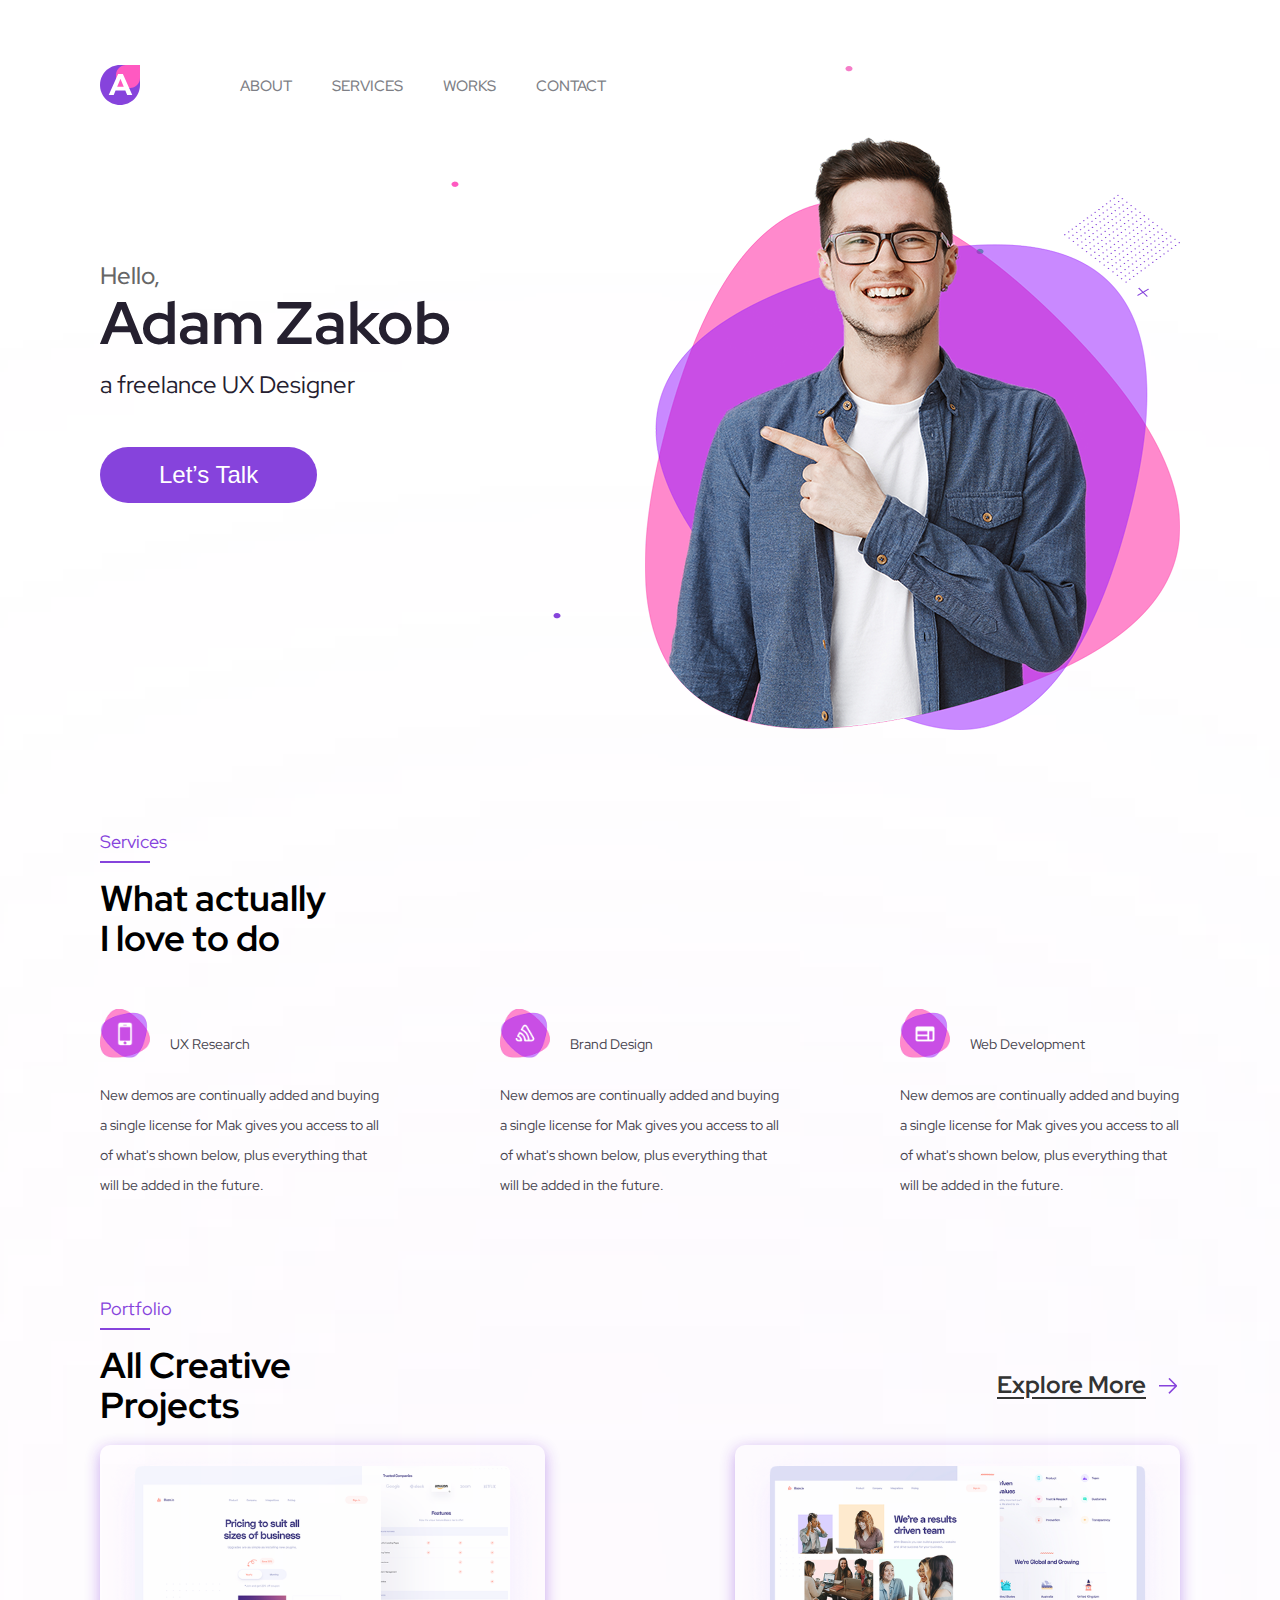
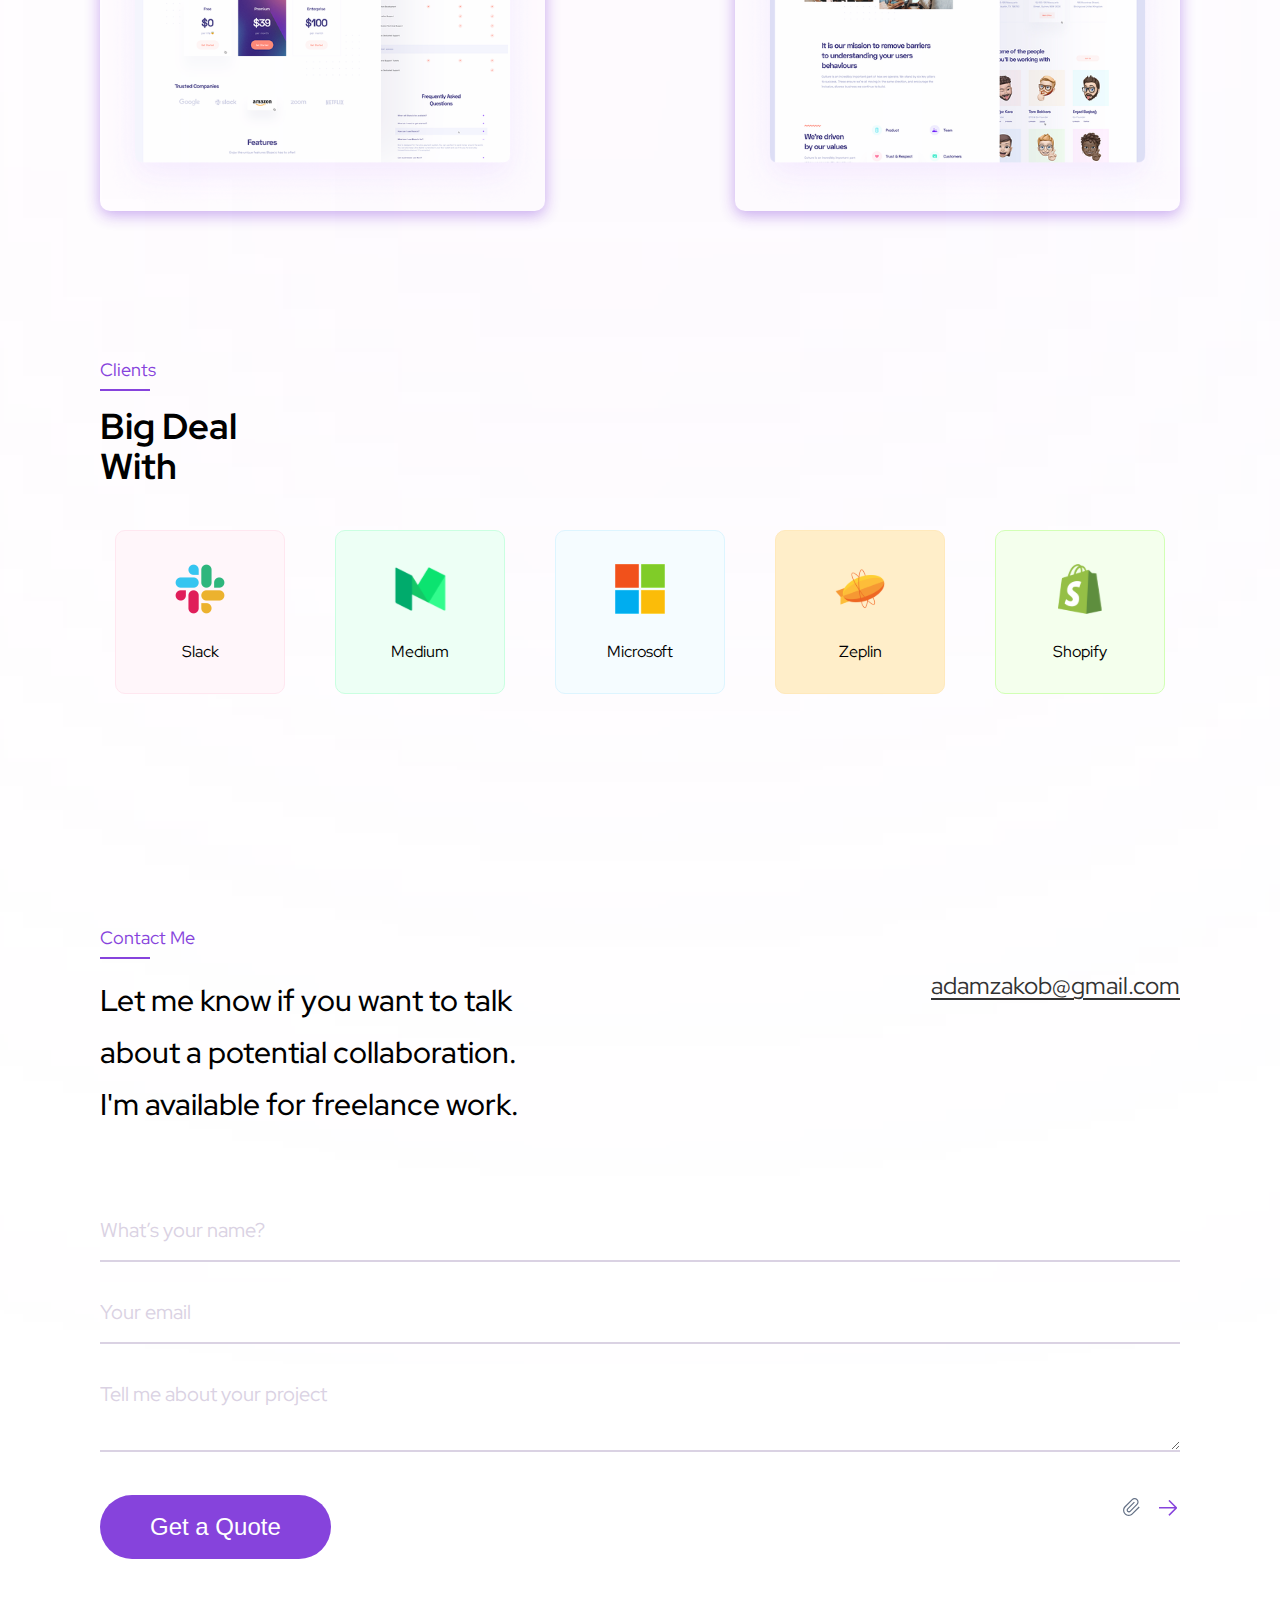
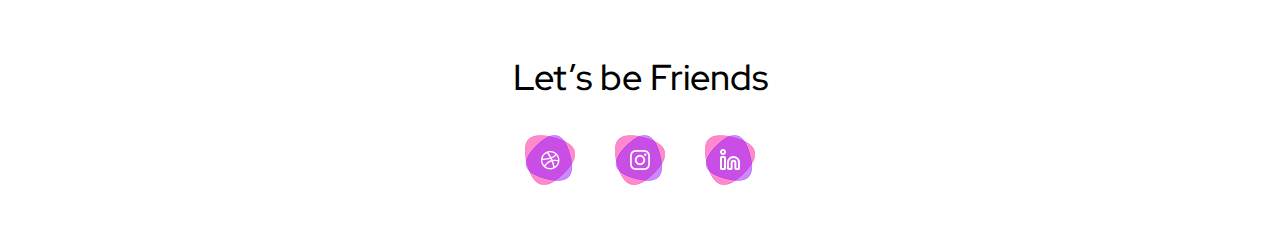
==== commit 53726eca: "create block footer" ====
--- a/index.html
+++ b/index.html
@@ -231,6 +231,28 @@
             </div>
         </div>
     </div>
+    <footer class="footer">
+        <div class="container">
+            <div class="footer__inner">
+                <div class="footer__block-text">
+                    <h2>Let’s be Friends</h2>
+                </div>
+                <div class="footer__block-social">
+                    <ul class="social__block">
+                        <li class="social__block-item">
+                            <a href="#"><img src="/images/icons/boll.png" alt="boll"></a>
+                        </li>
+                        <li class="social__block-item">
+                            <a href="#"><img src="/images/icons/inst.png" alt="instagram"></a>
+                        </li>
+                        <li class="social__block-item">
+                            <a href="#"><img src="/images/icons/linked.png" alt="linked"></a>
+                        </li>
+                    </ul>
+                </div>
+            </div>
+        </div>
+    </footer>
     <script src="js/main.js" defer></script>
 </body>
 
--- a/css/style.css
+++ b/css/style.css
@@ -412,19 +412,18 @@
     /* Задати зворотний порядок, щоб елемент залишався поверх */
 }
 
-.portfolio__title-href {
+.portfolio__title-href,.contacts__title-text a {
     display: flex;
     align-items: center;
     gap: 10px;
 }
 
-.portfolio__title-href a {
+.portfolio__title-href a,.contacts__title-text a {
     font-size: 24px;
     font-weight: 500;
     text-decoration: underline;
     text-underline-offset: 4px;
 }
-
 .portfolio__title-text {
     display: flex;
     justify-content: space-between;
@@ -499,17 +498,16 @@
 }
 
 
-.portfolio__title-href a {
+.portfolio__title-href a,.contacts__title-text a {
     position: relative;
     display: inline-block;
     font-weight: bold;
     color: #333;
-    text-decoration: none;
     overflow: hidden;
     transition: color 0.3s ease-in-out;
 }
 
-.portfolio__title-href a::after {
+.portfolio__title-href a::after,.contacts__title-text a::after {
     content: '';
     position: absolute;
     left: 50%;
@@ -521,15 +519,15 @@
     transition: transform 0.3s ease-in-out;
 }
 
-.portfolio__title-href a:hover {
+.portfolio__title-href a:hover,.contacts__title-text a:hover {
     color: var(--tile-btn-color);
 }
 
-.portfolio__title-href a:hover::after {
+.portfolio__title-href a:hover::after,.contacts__title-text a:hover::after {
     transform: translateX(-50%) scaleX(1);
 }
 
-.portfolio__title-href a:active {
+.portfolio__title-href a:active,.contacts__title-text a:active {
     transform: scale(0.95);
     color: #c70039;
 }
@@ -648,7 +646,6 @@
 .contacts__title-text  a {
     font-size: 24px;
     font-weight: 400;
-    color: var(--tile-btn-color);
     text-decoration: underline;
     text-underline-offset: 4px;
 }
@@ -705,10 +702,30 @@
 .contact__form-input::placeholder,.contact__form-textarea::placeholder {
     color: var(--contacts-color);
 }
+
+
 /*contacts end*/
-
-
-
+/*footer start*/
+
+
+.footer__inner {
+    display: flex;
+    flex-direction: column;
+    align-items: center;
+}
+.footer__block-text h2{
+    font-size: 36px;
+    font-weight: 500;
+}
+.footer__block-social {
+}
+.social__block {
+    display: flex;
+    gap: 40px;
+    margin-top: 40px;
+    margin-bottom: 50px;
+}
+/*footer end*/
 
 
 
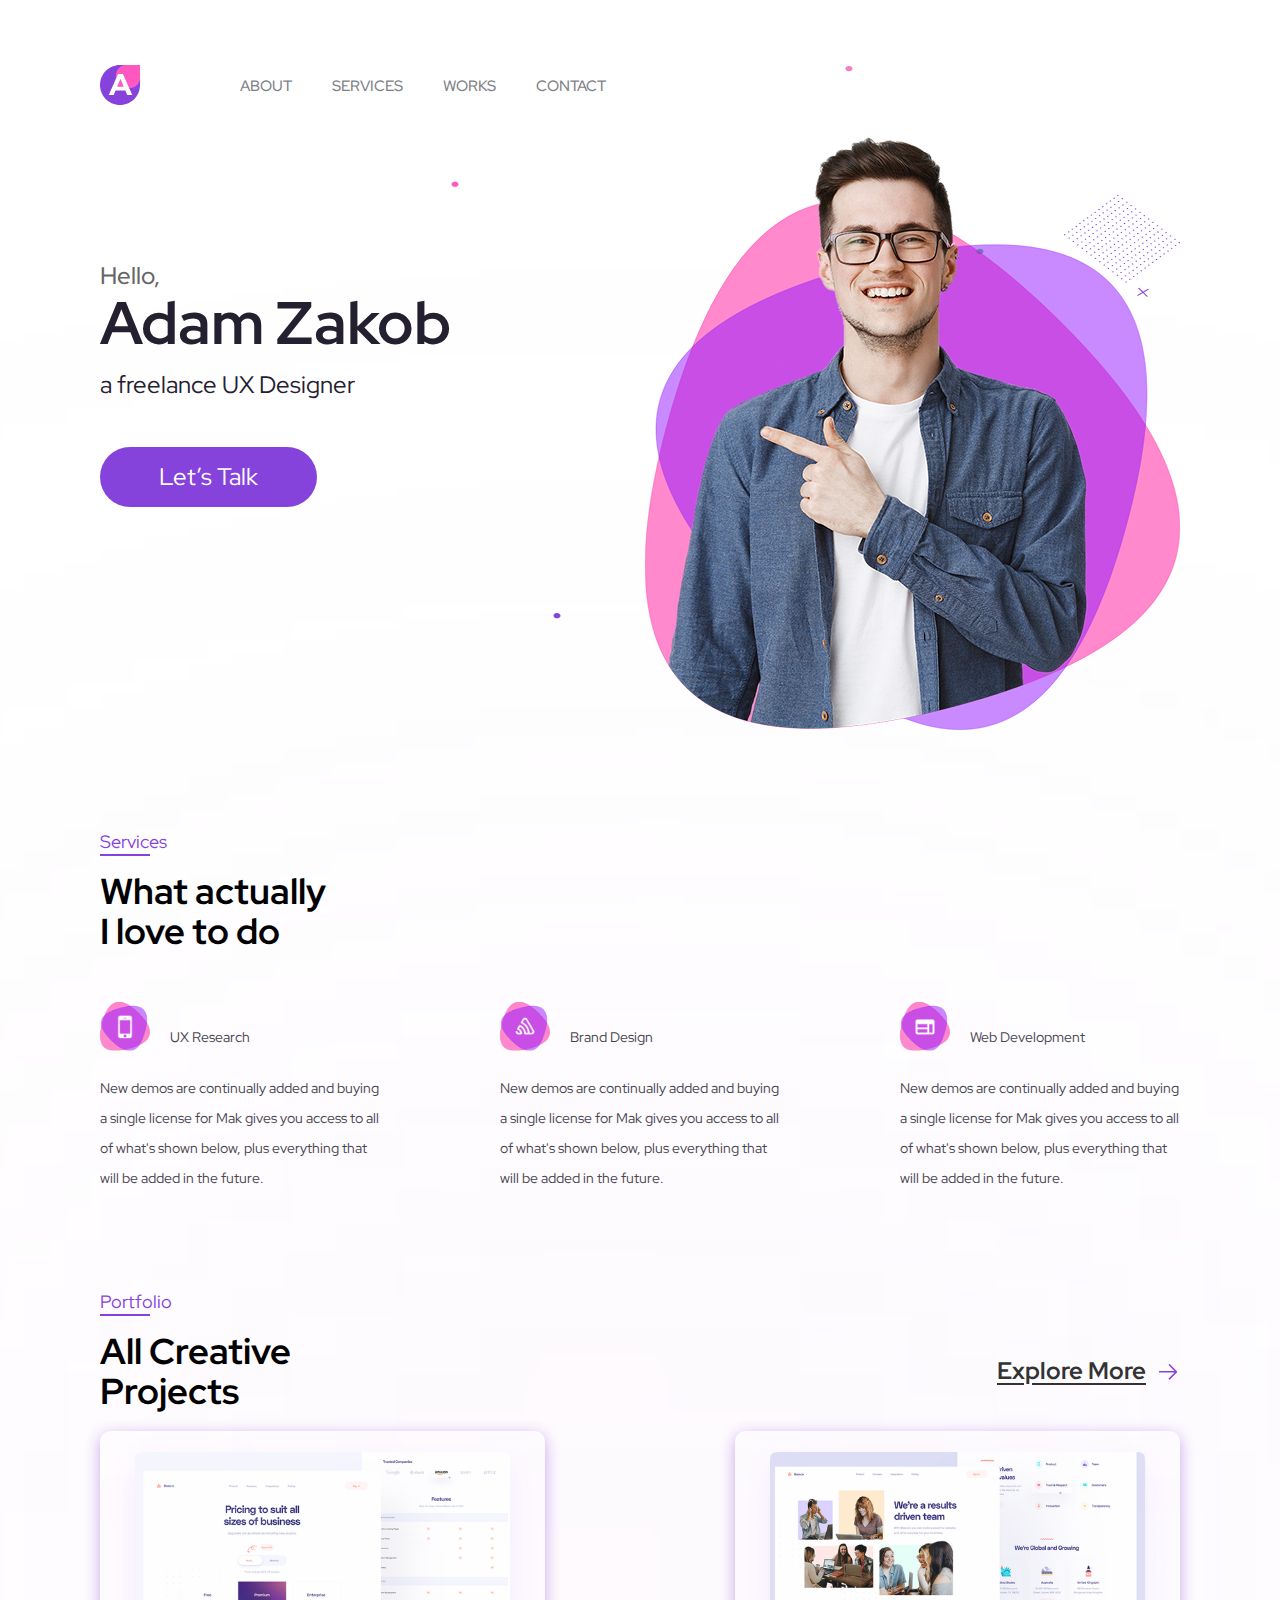
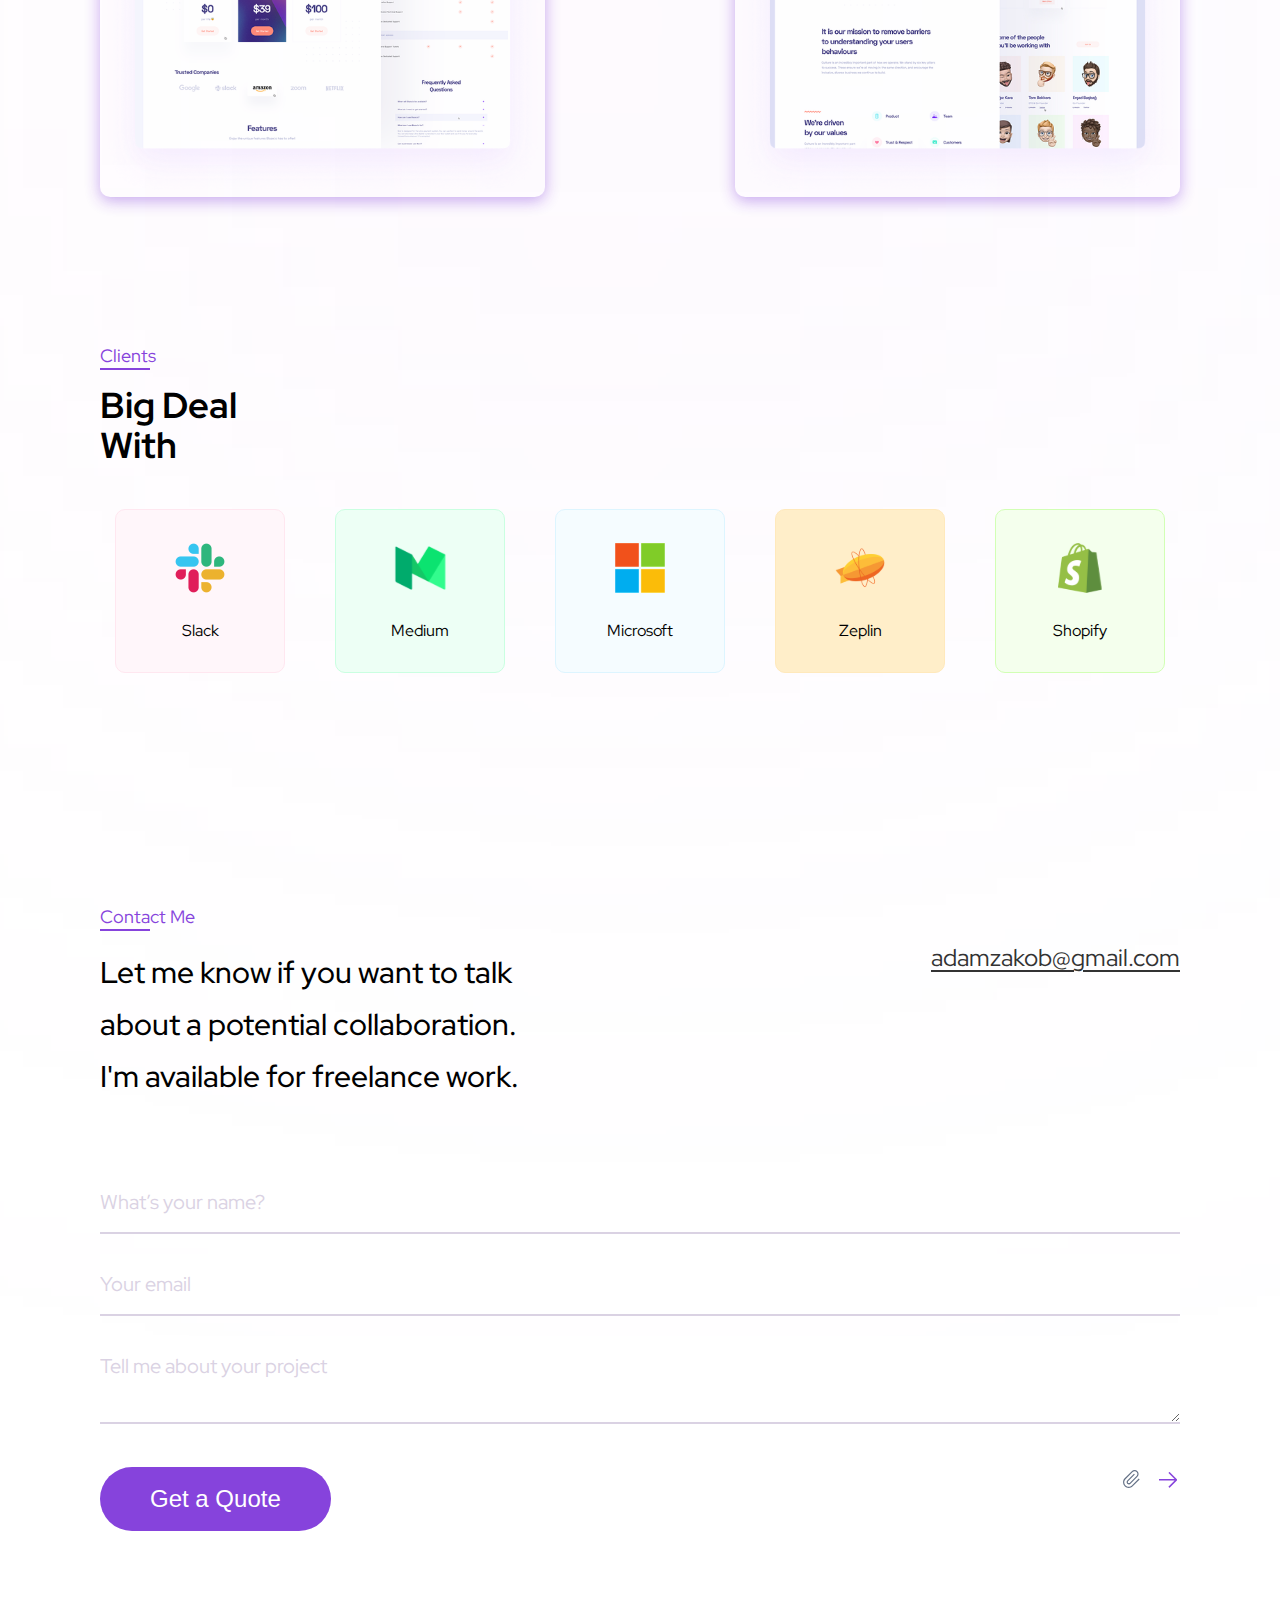
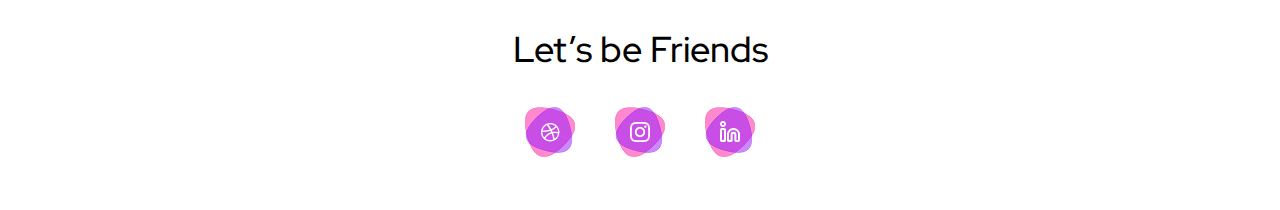
==== commit 92dadaa6: "added string logic and animation for titles" ====
--- a/index.html
+++ b/index.html
@@ -17,7 +17,7 @@
     <!-- <div id="preloader">
         <h2 class="preloader-text"><span class="text"></span><span class="cursor">|</span></h2>
     </div>        -->
-    <header class="header">
+    <header id="about" class="header">
         <div class="header__img"><img src="/images/header_elipse.png" alt="elipse"></div>
         <div class="container">
             <div class="header__inner">
@@ -33,10 +33,10 @@
                             <a class="scroll-link" href="#about">About</a>
                         </li>
                         <li class="menu__item">
-                            <a class="scroll-link" href="#portfolio">Services</a>
-                        </li>
-                        <li class="menu__item">
-                            <a class="scroll-link" href="#tariffs">Works</a>
+                            <a class="scroll-link" href="#services">Services</a>
+                        </li>
+                        <li class="menu__item">
+                            <a class="scroll-link" href="#portfolio">Works</a>
                         </li>
                         <li class="menu__item">
                             <a class="scroll-link" href="#contacts">Contact</a>
@@ -46,8 +46,8 @@
                         <button class="menu__close">&times;</button>
                         <ul class="menu__overlay-list">
                             <li class="menu__overlay-item"><a class="scroll-link" href="#about">About</a></li>
-                            <li class="menu__overlay-item"><a class="scroll-link" href="#portfolio">Services</a></li>
-                            <li class="menu__overlay-item"><a class="scroll-link" href="#tariffs">Works</a></li>
+                            <li class="menu__overlay-item"><a class="scroll-link" href="#services">Services</a></li>
+                            <li class="menu__overlay-item"><a class="scroll-link" href="#portfolio">Works</a></li>
                             <li class="menu__overlay-item"><a class="scroll-link" href="#contacts">Contact</a></li>
                         </ul>
                     </div>
@@ -63,7 +63,7 @@
                     <div class="top__info">
                         <h1><span>Hello,</span><br>Adam Zakob</h1>
                         <p>a freelance UX Designer</p>
-                        <button class="button__style">Let’s Talk</button>
+                        <a class="button__style" href="tel:+380667490000">Let’s Talk</a>
                     </div>
                     <div class="top__img">
                         <img src="/images/user-image.png" alt="Adam-photo">
@@ -76,8 +76,8 @@
                 <div class="services__inner">
                     <div class="services__title">
                         <div class="services__title-item">
-                            <p>Services</p>
-                            <div></div>
+                            <p id="services">Services</p>
+                            <div class="all__div-line"></div>
                         </div>
                         <div class="services__title-text">
                             <h2>What actually<br>I love to do</h2>
@@ -123,8 +123,8 @@
                 <div class="portfolio__inner">
                     <div class="portfolio__title">
                         <div class="portfolio__title-item">
-                            <p>Portfolio</p>
-                            <div></div>
+                            <p id="portfolio">Portfolio</p>
+                            <div class="all__div-line"></div>
                         </div>
                         <div class="portfolio__title-text">
                             <h2>All Creative<br>Projects</h2>
@@ -151,7 +151,7 @@
                     <div class="clients__title">
                         <div class="clients__title-item">
                             <p>Clients</p>
-                            <div></div>
+                            <div class="all__div-line"></div>
                         </div>
                         <div class="clients__title-text">
                             <h2>Big Deal<br>With</h2>
@@ -189,15 +189,15 @@
                 <div class="contacts__inner">
                     <div class="contacts__title">
                         <div class="contacts__title-item">
-                            <p>Contact Me</p>
-                            <div></div>
+                            <p id="contacts">Contact Me</p>
+                            <div class="all__div-line"></div>
                         </div>
                     </div>
                     <div class="contacts__title-text">
                         <h2>Let me know if you want to talk
                             about a potential collaboration.
                             I'm available for freelance work.</h2>
-                        <a href="mailto:adamzakob@gmail.com" class="email-link">adamzakob@gmail.com</a>
+                        <a href="mailto:adamzakob@gmail.com" >adamzakob@gmail.com</a>
                     </div>
                     <div class="contacts__form">
                         <form>
@@ -240,13 +240,13 @@
                 <div class="footer__block-social">
                     <ul class="social__block">
                         <li class="social__block-item">
-                            <a href="#"><img src="/images/icons/boll.png" alt="boll"></a>
+                            <a target="_blank" href="https://www.facebook.com"><img src="/images/icons/boll.png" alt="boll"></a>
                         </li>
                         <li class="social__block-item">
-                            <a href="#"><img src="/images/icons/inst.png" alt="instagram"></a>
+                            <a target="_blank" href="https://www.instagram.com"><img src="/images/icons/inst.png" alt="instagram"></a>
                         </li>
                         <li class="social__block-item">
-                            <a href="#"><img src="/images/icons/linked.png" alt="linked"></a>
+                            <a target="_blank" href="https://www.linkedin.com/feed/"><img src="/images/icons/linked.png" alt="linked"></a>
                         </li>
                     </ul>
                 </div>
--- a/css/style.css
+++ b/css/style.css
@@ -7,7 +7,9 @@
 ::before {
     box-sizing: inherit;
 }
-
+html {
+    scroll-behavior: smooth;
+}
 html,
 body {
     height: 100%;
@@ -180,6 +182,7 @@
     color: #7E7F86;
 }
 
+
 /* menu end*/
 
 .top,
@@ -199,6 +202,10 @@
     padding-top: 125px;
 }
 
+.top__info a {
+    display: inline-block;
+    font-weight: 400;
+}
 .top__info span {
     color: #666666;
     font-size: 24px;
@@ -217,10 +224,11 @@
 }
 
 .button__style {
-    padding: 14px 59px;
+    padding: 18px 59px;
     border-radius: 100px;
     background-color: var(--tile-btn-color);
     color: #FFFFFF;
+    text-align: center;
     margin-top: 50px;
     font-size: 24px;
     font-weight: 500;
@@ -262,6 +270,30 @@
 
 /* top end */
 
+
+.all__div-line {
+    background-color: var(--tile-btn-color);
+    width: 50px;
+    height: 2px;
+    margin: 3px 0 15px;
+    position: relative;
+    
+    /* Анімація руху */
+    animation: moveLine 2s infinite alternate ease-in-out;
+}
+
+@keyframes moveLine {
+    0% {
+        transform: translateX(0);
+    }
+    100% {
+        transform: translateX(20px); /* Налаштуйте відстань руху */
+    }
+}
+
+
+
+
 /* services start */
 .services__title-item p,
 .portfolio__title-item p,
@@ -272,15 +304,7 @@
     font-weight: 400;
 }
 
-.services__title-item div,
-.portfolio__title-item div,
-.clients__title-item div,
-.contacts__title-item div {
-    background-color: var(--tile-btn-color);
-    width: 50px;
-    height: 2px;
-    margin: 10px 0 15px;
-}
+
 
 .services__title-text,
 .portfolio__title-text,
@@ -725,6 +749,13 @@
     margin-top: 40px;
     margin-bottom: 50px;
 }
+.social__block-item img {
+    transition: transform 0.3s ease-in-out; /* Плавний перехід */
+}
+
+.social__block-item img:hover {
+    transform: scale(1.2); /* Збільшення на 20% */
+}
 /*footer end*/
 
 
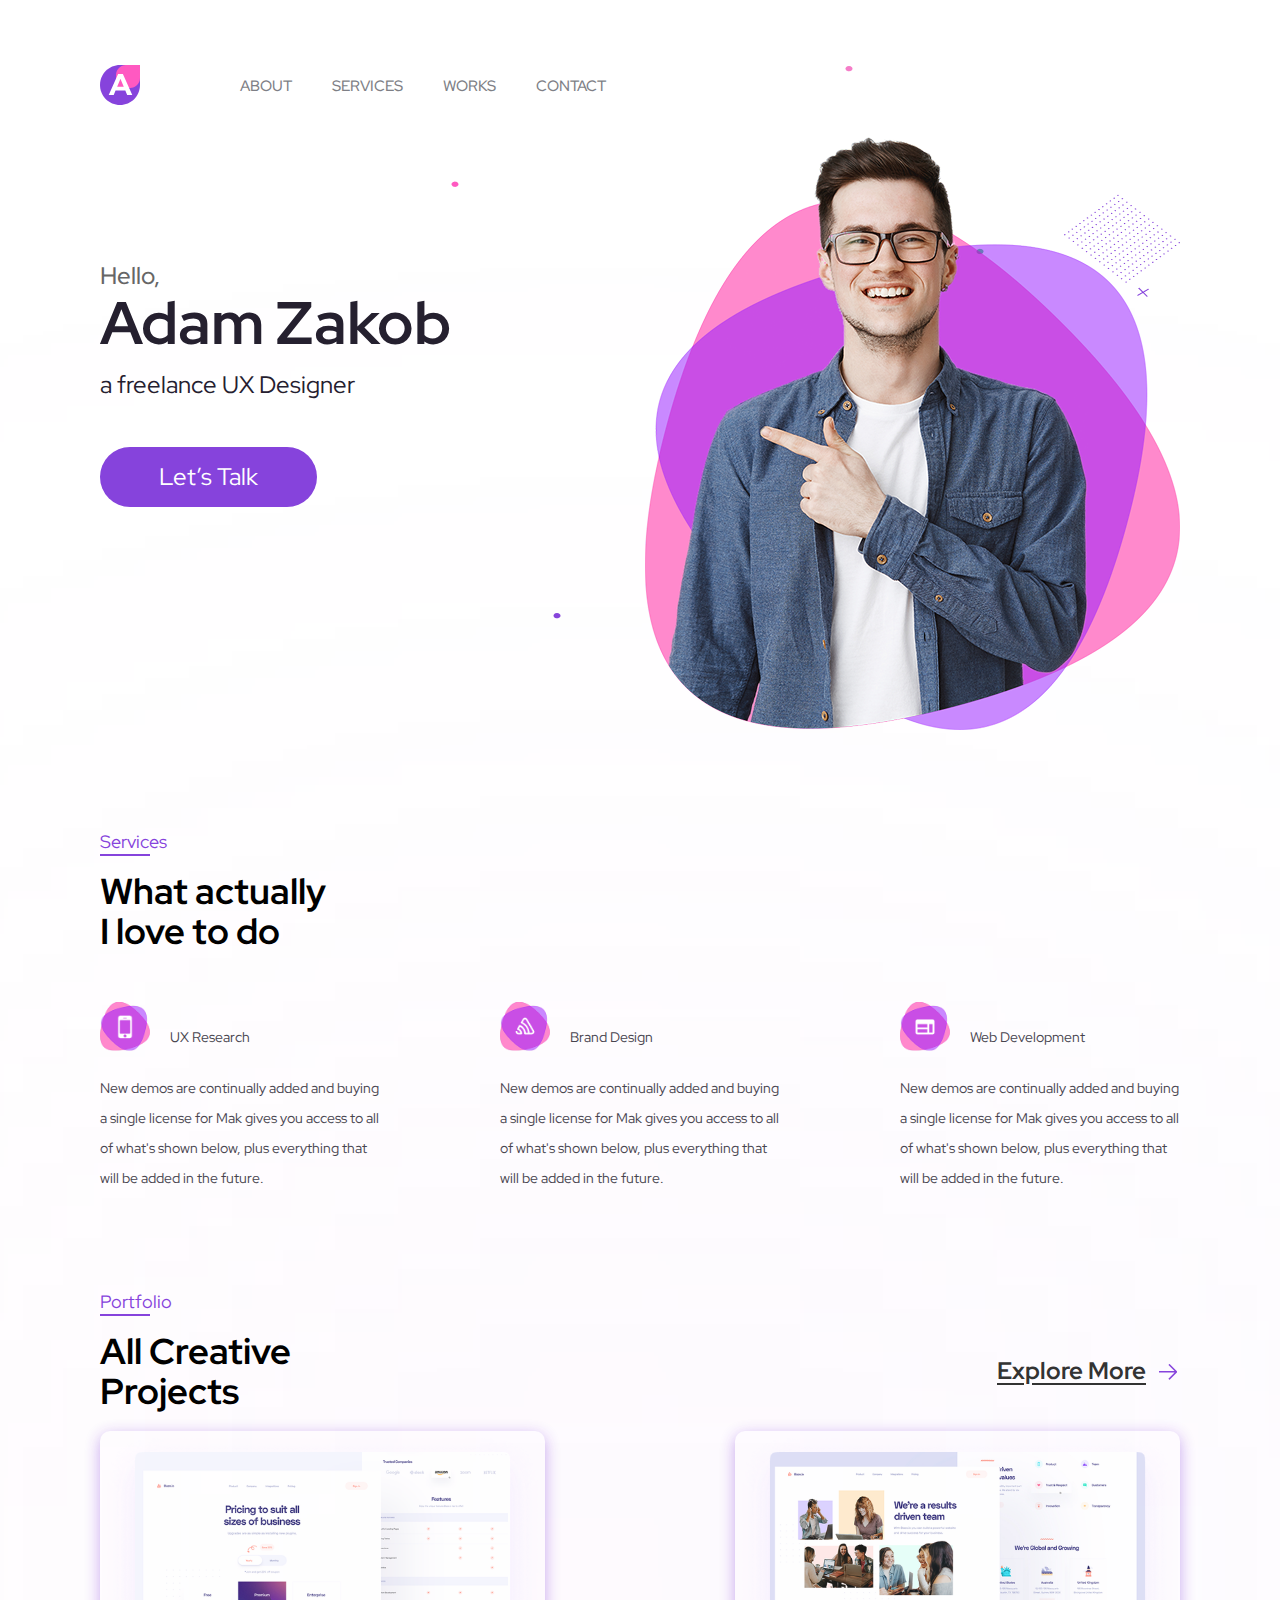
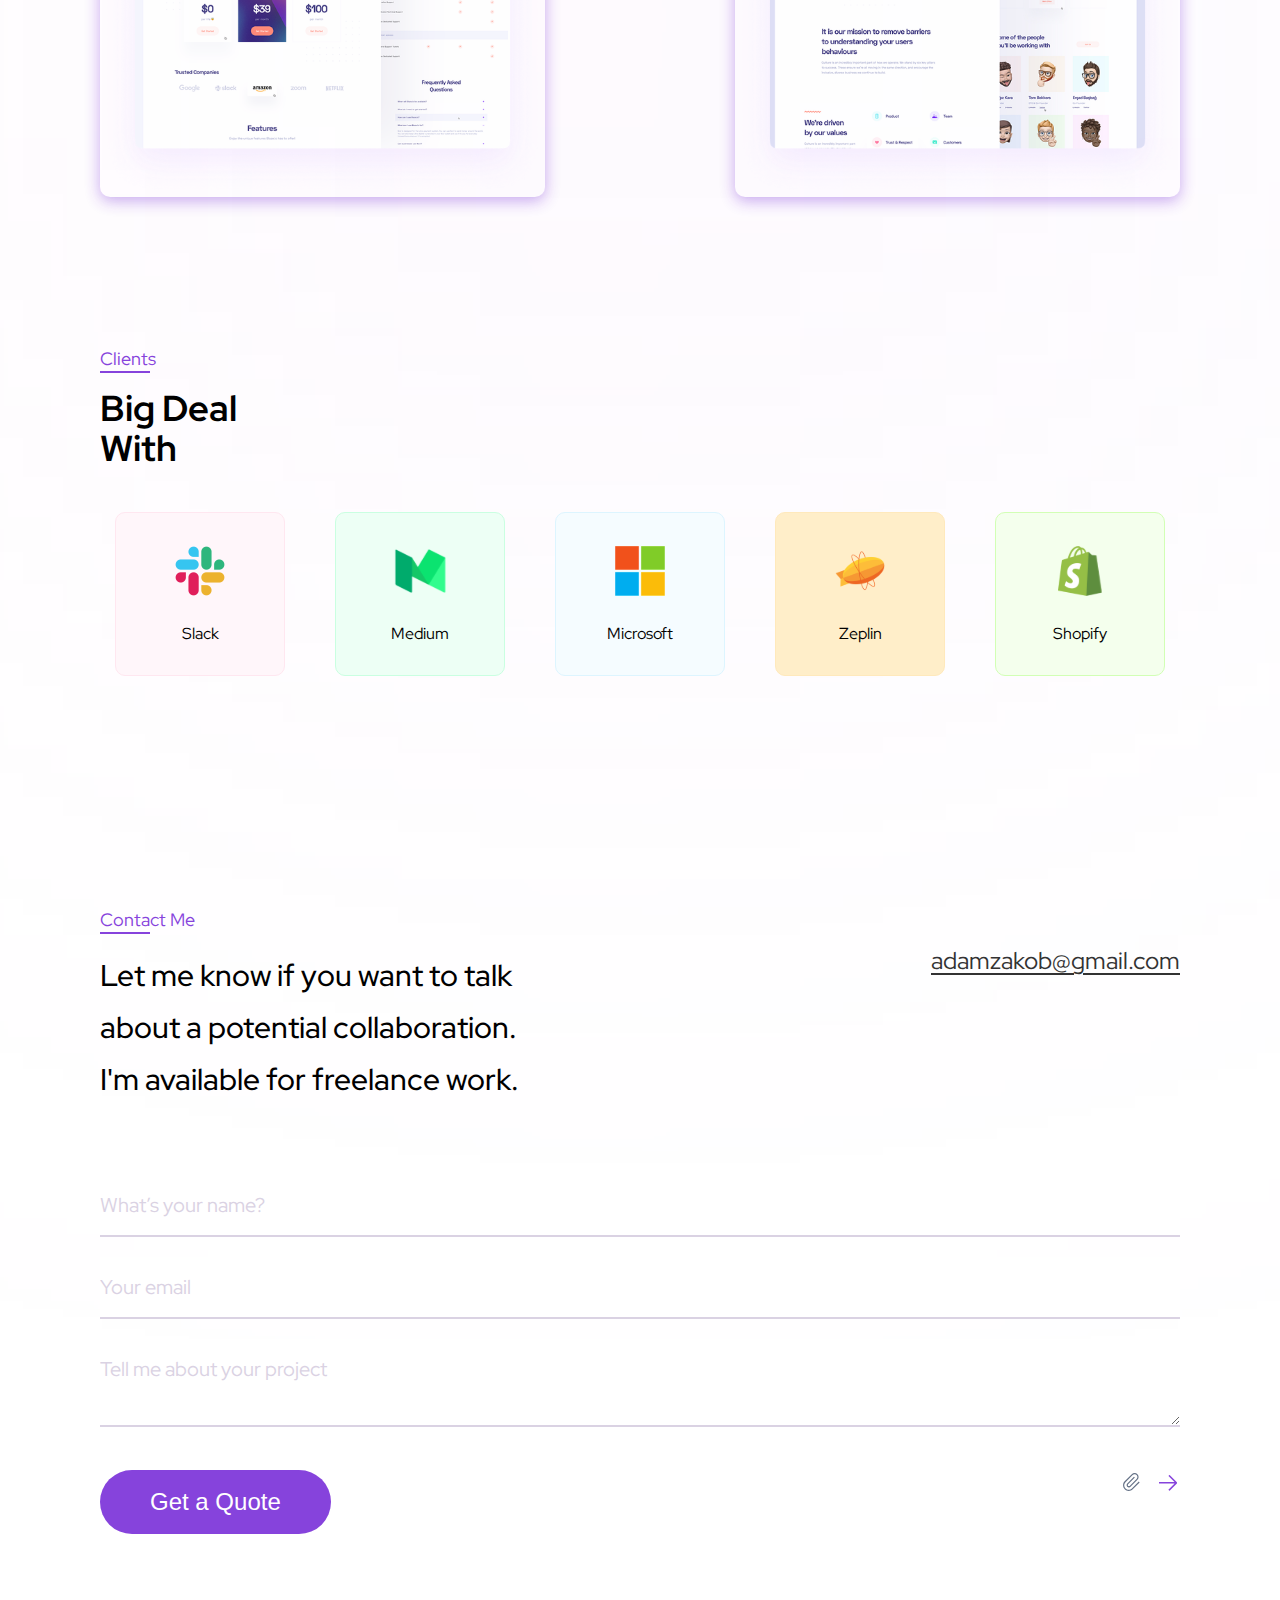
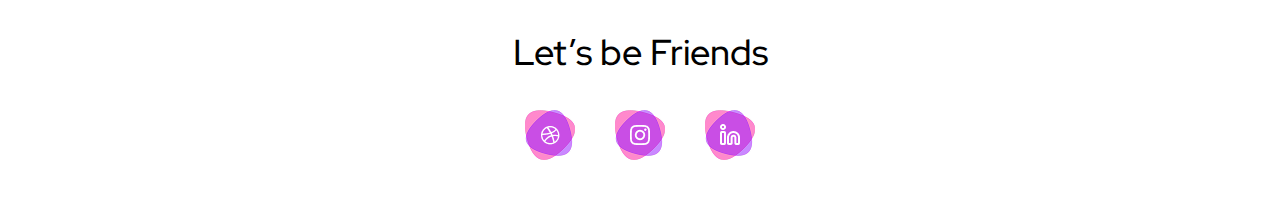
==== commit ea89dd8d: "create page portfolio added images or animation" ====
--- a/index.html
+++ b/index.html
@@ -129,18 +129,18 @@
                         <div class="portfolio__title-text">
                             <h2>All Creative<br>Projects</h2>
                             <div class="portfolio__title-href portfolio__href-none">
-                                <a href="#">Explore More</a>
-                                <img src="/images/icons/codicon_arrow-right.png" alt="">
+                                <a href="/pages/portfolio.html">Explore More</a>
+                                <img src="/images/icons/codicon_arrow-right.png" alt="arrow">
                             </div>
                         </div>
                     </div>
                     <div class="portfolio__block">
-                        <img src="/images/portfolio/site1_main.png" alt="">
-                        <img src="/images/portfolio/site2_main.png" alt="">
+                        <a target="_blank" href="https://www.behance.net"><img src="/images/portfolio/site1_main.png" alt="behance.net"></a>
+                        <a target="_blank" href="https://www.behance.net"><img src="/images/portfolio/site2_main.png" alt="behance.net"></a>
                     </div>
                     <div class="portfolio__title-href portfolio__href">
                         <a href="#">Explore More</a>
-                        <img src="/images/icons/codicon_arrow-right.png" alt="">
+                        <img src="/images/icons/codicon_arrow-right.png" alt="arrow">
                     </div>
                 </div>
             </div>
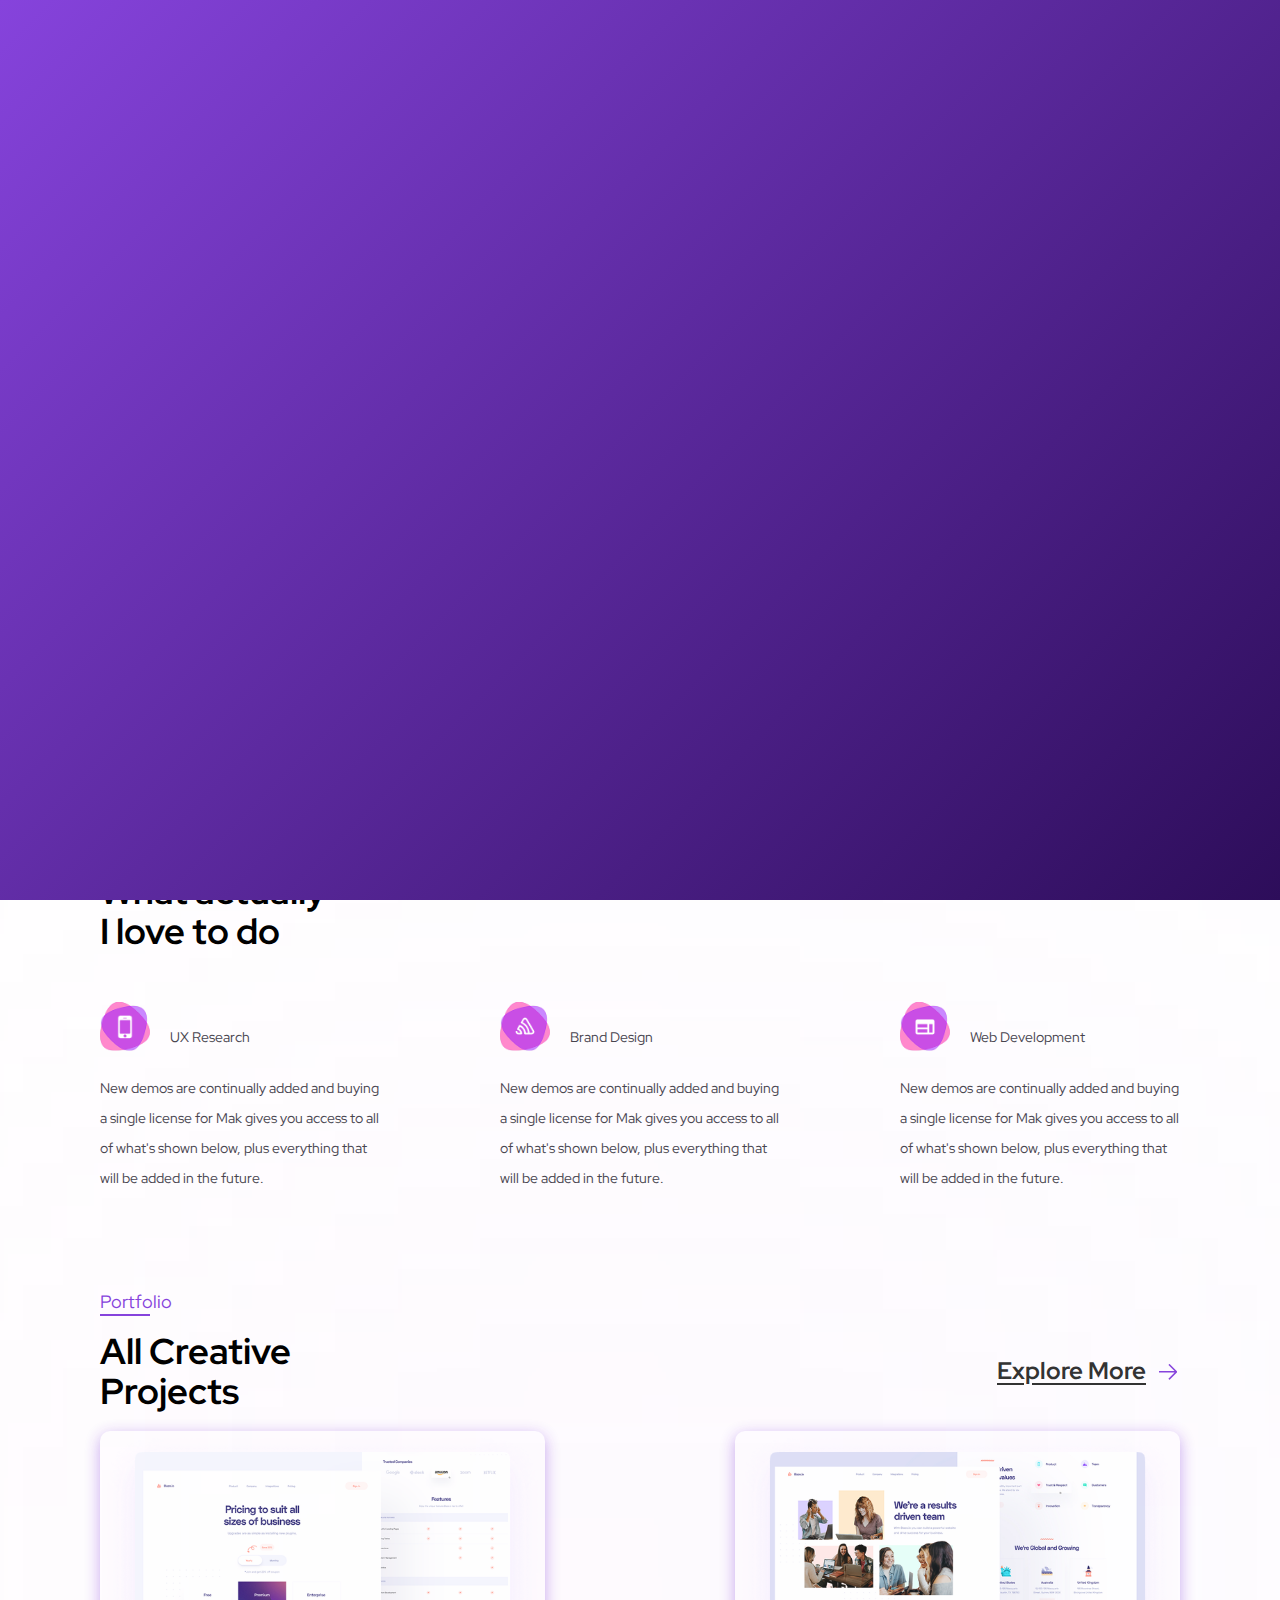
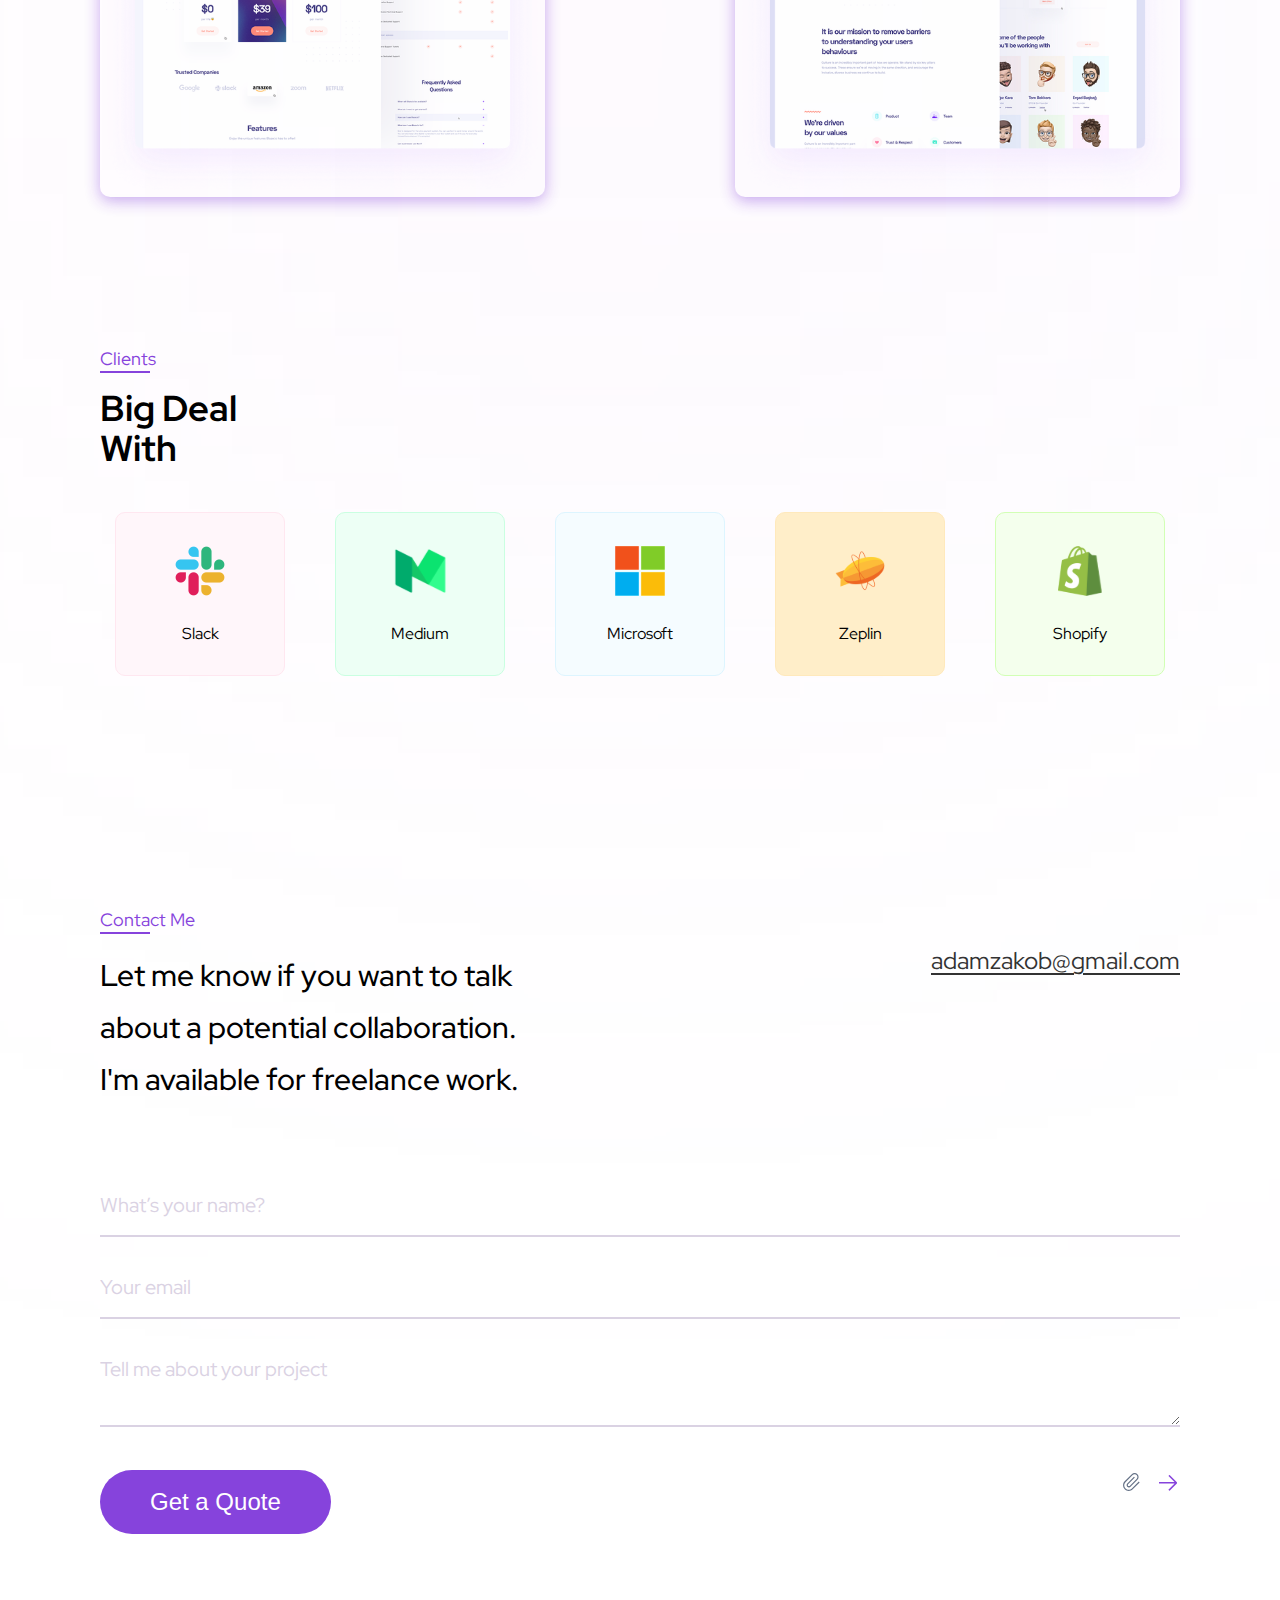
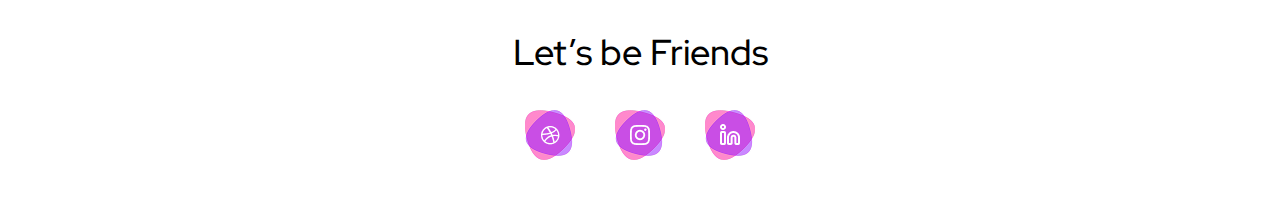
==== commit a3d3640a: "packaging" ====
--- a/index.html
+++ b/index.html
@@ -14,9 +14,9 @@
 </head>
 
 <body>
-    <!-- <div id="preloader">
+    <div id="preloader">
         <h2 class="preloader-text"><span class="text"></span><span class="cursor">|</span></h2>
-    </div>        -->
+    </div>       
     <header id="about" class="header">
         <div class="header__img"><img src="/images/header_elipse.png" alt="elipse"></div>
         <div class="container">
@@ -200,7 +200,8 @@
                         <a href="mailto:adamzakob@gmail.com" >adamzakob@gmail.com</a>
                     </div>
                     <div class="contacts__form">
-                        <form>
+                        <form action="https://api.web3forms.com/submit" method="POST">
+                            <input type="hidden" name="access_key" value="11e49ff4-538b-4cf1-9d3d-0324f06b735c">
                             <div>
                                 <input class="contact__form-input" type="text" id="name" name="name"
                                     placeholder="What’s your name?" required>
@@ -253,6 +254,7 @@
             </div>
         </div>
     </footer>
+    <script src="https://code.jquery.com/jquery-3.7.1.min.js" integrity="sha256-/JqT3SQfawRcv/BIHPThkBvs0OEvtFFmqPF/lYI/Cxo=" crossorigin="anonymous" defer></script>
     <script src="js/main.js" defer></script>
 </body>
 
